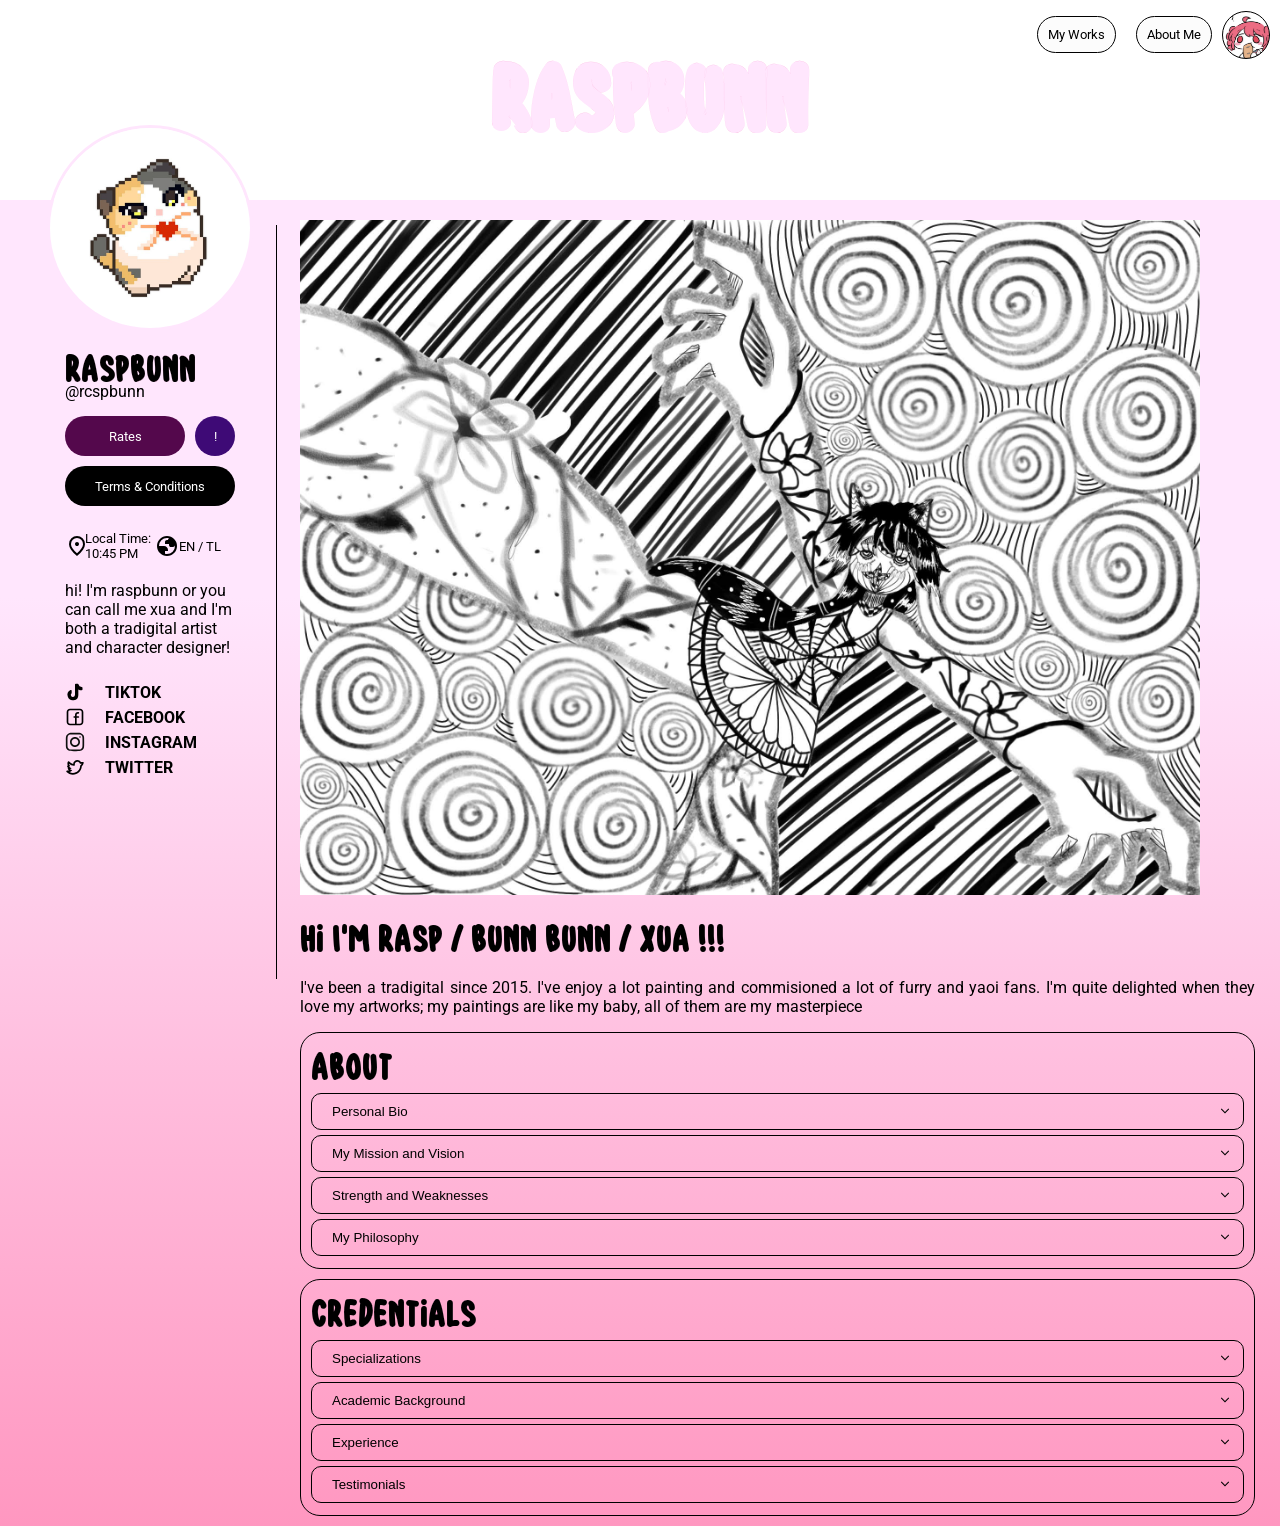
==== index.html @ 0a6a1443 "Files" ====
<!DOCTYPE html>
<html>
    
<head>
    <meta charset="UTF-8">
    <meta name="viewport" content="width=device-width, initial-scale=1.0">

    <!--Fonts-->
    <link rel="preconnect" href="https://fonts.googleapis.com">
    <link rel="preconnect" href="https://fonts.gstatic.com" crossorigin>
    <link href="https://fonts.googleapis.com/css2?family=Poppins:ital,wght@0,100;0,200;0,300;0,400;0,500;0,600;0,700;0,800;0,900;1,100;1,200;1,300;1,400;1,500;1,600;1,700;1,800;1,900&family=Roboto:ital,wght@0,100..900;1,100..900&display=swap" rel="stylesheet">

    <!--Links-->
    <link rel="stylesheet" href="Margaux_Website.css">
    <link rel="stylesheet" href="margauxjs-css.css">
    <script src="Margaux_Website.js" defer></script>
    <script src="Sidebar.js" defer></script>

    <title>Raspbunn</title>
</head>
<body>
   
     
   
    
   <!-- Navigation bar -->
    <nav class ="nav">
        <div class="header">
            <div class="navSection1"></div>
            <div class="navSection2">
                <button class="myWorksBtn" id="portfolioBtn">My Works</button>
                <button class="myWorksBtn" id="aboutBtn">About Me</button>
                    <!--Buttons Navigation-->
                    <div class="iconWrapper"><button onclick="popUp()" class="icons"></button></div>
                    
                </div>
        </div>
          
    
    </nav>
    
    <!--Main Content-->
    <div class="alerWrapper"> 
        <div class="alert">
          
        </div>
    </div>
    <main class="main">
      
        <section class="logoWrap">
            <article class="logoContainer">
                <!-- <img class="logo" src="image/cinnamoroll.jpg" > -->
                <h6 class="nameBrand sizeLogo">Raspbunn</h6>
                
            </article>
        </section>
         <section class=" mainWrap">
                  <video class="background" width="100%"  autoplay loop muted playsinline disablePictureInPicture>
             <source src="image/bg.mp4" type="video/mp4">
             </video>
           
        <article class="mainArticle">
             <!--Side Bar-->
    <aside class="sidebar">
        <div class="sidebarWrapper">
              <div class="verticalLine"></div>
                <div class="headTitleWrap">
                    
             <!-- 1st Section-->
                    <div class="profileDisplay">
                        <img class="profile" src="image/cat.jpg">
                    </div>
                    
            <!-- 2nd Section -->
                    <div class="secondWrap ">
                        <h class="nameBrand color ">Raspbunn</h>
                        <p class="fontReg textName">@rcspbunn</p>
                        <div class="buttonGrid">
                            <div><button class="longButton sizeBtn fontReg" id="ratesBtn">Rates</button></div>
                            <div class="displayFlex"><button class="shortButton fontReg ">!</button></div>
                        </div>
                        <button class="longButton fontReg workBtn" id="termsBtn">Terms & Conditions</button>
                        <div class="fontReg localTime" id="time"></div>
                        <p class="fontReg">
                            hi! I'm raspbunn or you can call me xua and I'm both a tradigital artist and character designer!
                        </p>
                    </div>
            <!--3rd Section-->
                    <div class="channelsWrap">
                        <a class= "blank" href="https://www.tiktok.com/@rcspbunn"><svg class="svgIcon" fill="#000000" width="20px" height="20px" viewBox="0 0 24 24" id="tiktok" data-name="Flat Color" xmlns="http://www.w3.org/2000/svg" class="icon flat-color"><path id="primary" d="M21,7V9a1,1,0,0,1-1,1,8,8,0,0,1-4-1.08V15.5A6.5,6.5,0,1,1,6.53,9.72a1,1,0,0,1,1.47.9v2.52a.92.92,0,0,1-.28.62,2.49,2.49,0,0,0,2,4.23A2.61,2.61,0,0,0,12,15.35V3a1,1,0,0,1,1-1h2.11a1,1,0,0,1,1,.83A4,4,0,0,0,20,6,1,1,0,0,1,21,7Z" style="fill: rgb(0, 0, 0);"></path></svg> TIKTOK</a>
                        <a class="facebook blank" href="https://www.facebook.com/mbdelapaz"><svg class="svgIcon"  width="20px" height="20px" viewBox="0 0 24 24" fill="none" xmlns="http://www.w3.org/2000/svg">
                            <path fill-rule="evenodd" clip-rule="evenodd" d="M2 6C2 3.79086 3.79086 2 6 2H18C20.2091 2 22 3.79086 22 6V18C22 20.2091 20.2091 22 18 22H6C3.79086 22 2 20.2091 2 18V6ZM6 4C4.89543 4 4 4.89543 4 6V18C4 19.1046 4.89543 20 6 20H12V13H11C10.4477 13 10 12.5523 10 12C10 11.4477 10.4477 11 11 11H12V9.5C12 7.567 13.567 6 15.5 6H16.1C16.6523 6 17.1 6.44772 17.1 7C17.1 7.55228 16.6523 8 16.1 8H15.5C14.6716 8 14 8.67157 14 9.5V11H16.1C16.6523 11 17.1 11.4477 17.1 12C17.1 12.5523 16.6523 13 16.1 13H14V20H18C19.1046 20 20 19.1046 20 18V6C20 4.89543 19.1046 4 18 4H6Z" fill="#000000"/>
                            </svg> FACEBOOK</a>
                        <a class="instagram blank" href="https://www.instagram.com/raspbunnn"><svg class="svgIcon"  width="20px" height="20px" viewBox="0 0 24 24" fill="none" xmlns="http://www.w3.org/2000/svg">
                            <path fill-rule="evenodd" clip-rule="evenodd" d="M12 18C15.3137 18 18 15.3137 18 12C18 8.68629 15.3137 6 12 6C8.68629 6 6 8.68629 6 12C6 15.3137 8.68629 18 12 18ZM12 16C14.2091 16 16 14.2091 16 12C16 9.79086 14.2091 8 12 8C9.79086 8 8 9.79086 8 12C8 14.2091 9.79086 16 12 16Z" fill="#0F0F0F"/>
                            <path d="M18 5C17.4477 5 17 5.44772 17 6C17 6.55228 17.4477 7 18 7C18.5523 7 19 6.55228 19 6C19 5.44772 18.5523 5 18 5Z" fill="#0F0F0F"/>
                            <path fill-rule="evenodd" clip-rule="evenodd" d="M1.65396 4.27606C1 5.55953 1 7.23969 1 10.6V13.4C1 16.7603 1 18.4405 1.65396 19.7239C2.2292 20.8529 3.14708 21.7708 4.27606 22.346C5.55953 23 7.23969 23 10.6 23H13.4C16.7603 23 18.4405 23 19.7239 22.346C20.8529 21.7708 21.7708 20.8529 22.346 19.7239C23 18.4405 23 16.7603 23 13.4V10.6C23 7.23969 23 5.55953 22.346 4.27606C21.7708 3.14708 20.8529 2.2292 19.7239 1.65396C18.4405 1 16.7603 1 13.4 1H10.6C7.23969 1 5.55953 1 4.27606 1.65396C3.14708 2.2292 2.2292 3.14708 1.65396 4.27606ZM13.4 3H10.6C8.88684 3 7.72225 3.00156 6.82208 3.0751C5.94524 3.14674 5.49684 3.27659 5.18404 3.43597C4.43139 3.81947 3.81947 4.43139 3.43597 5.18404C3.27659 5.49684 3.14674 5.94524 3.0751 6.82208C3.00156 7.72225 3 8.88684 3 10.6V13.4C3 15.1132 3.00156 16.2777 3.0751 17.1779C3.14674 18.0548 3.27659 18.5032 3.43597 18.816C3.81947 19.5686 4.43139 20.1805 5.18404 20.564C5.49684 20.7234 5.94524 20.8533 6.82208 20.9249C7.72225 20.9984 8.88684 21 10.6 21H13.4C15.1132 21 16.2777 20.9984 17.1779 20.9249C18.0548 20.8533 18.5032 20.7234 18.816 20.564C19.5686 20.1805 20.1805 19.5686 20.564 18.816C20.7234 18.5032 20.8533 18.0548 20.9249 17.1779C20.9984 16.2777 21 15.1132 21 13.4V10.6C21 8.88684 20.9984 7.72225 20.9249 6.82208C20.8533 5.94524 20.7234 5.49684 20.564 5.18404C20.1805 4.43139 19.5686 3.81947 18.816 3.43597C18.5032 3.27659 18.0548 3.14674 17.1779 3.0751C16.2777 3.00156 15.1132 3 13.4 3Z" fill="#0F0F0F"/>
                            </svg> INSTAGRAM</a>
                        <a class="twitter blank" href="https://x.com/rcspbunn"><svg class="svgIcon"  width="20px" height="20px" viewBox="0 0 24 24" fill="none" xmlns="http://www.w3.org/2000/svg">
                            <path fill-rule="evenodd" clip-rule="evenodd" d="M14.8486 5.65845C13.1442 5.65845 11.7626 7.0401 11.7626 8.74446C11.7626 8.95304 11.7831 9.15581 11.822 9.35119C11.8846 9.66589 11.7924 9.99153 11.5741 10.2267C11.3558 10.4619 11.0379 10.578 10.7194 10.5389C8.51116 10.268 6.50248 9.35556 4.88498 7.9954C4.91649 8.59732 5.12515 9.23671 5.57799 9.90654L6.25677 10.9106L5.14211 11.3863L4.92704 11.4781C5.0869 11.6609 5.2791 11.8487 5.49369 12.0332C5.73717 12.2425 5.97247 12.4165 6.14726 12.5381C6.23408 12.5985 6.30452 12.645 6.35171 12.6755C6.37527 12.6907 6.39294 12.7018 6.40383 12.7086L6.41495 12.7155L6.41519 12.7157L6.41551 12.7159L6.41578 12.7161L6.41619 12.7163L6.41647 12.7165L7.96448 13.655L6.34397 14.4653C6.26374 14.5054 6.18367 14.5412 6.10393 14.573C6.42924 14.8471 6.82517 15.0995 7.2464 15.2986L8.63623 15.9556L7.47226 16.9598C6.8369 17.508 6.19778 17.9166 5.36946 18.1326C6.59681 18.7875 8.00315 19.1596 9.49941 19.1596C14.3045 19.1596 18.1746 15.325 18.1746 10.6256V10.1059L18.5998 9.80721C19.2636 9.34107 19.7329 8.71068 20.0689 7.99004H18.5398H17.9084L17.637 7.41994C17.1401 6.37633 16.0772 5.65845 14.8486 5.65845ZM3.56882 12.9581C3.38031 13.174 3.29093 13.4642 3.33193 13.7553C3.44474 14.5563 3.92441 15.2462 4.45444 15.7728C4.59838 15.9158 4.75232 16.0531 4.91396 16.184C4.88926 16.1909 4.86437 16.1975 4.83925 16.2038C4.35789 16.3243 3.70926 16.3494 2.62755 16.2434C2.20934 16.2024 1.81014 16.4273 1.62841 16.8062C1.44668 17.185 1.5212 17.6371 1.81492 17.9376C3.75693 19.9245 6.48413 21.1596 9.49941 21.1596C15.212 21.1596 19.8978 16.7239 20.1628 11.126C21.4521 10.0429 22.0976 8.57673 22.4458 7.24263C22.5241 6.94292 22.459 6.62387 22.2696 6.37873C22.0803 6.13359 21.788 5.99004 21.4783 5.99004H19.1247C18.2201 4.58853 16.6437 3.65845 14.8486 3.65845C12.1796 3.65845 9.99072 5.71435 9.7793 8.32892C7.91032 7.84456 6.2705 6.78758 5.05863 5.35408C4.83759 5.09261 4.49814 4.9624 4.15894 5.00897C3.81974 5.05554 3.52794 5.27241 3.38555 5.58378C2.78087 6.90597 2.66434 8.43104 3.34116 9.98046L3.10746 10.0802C2.64466 10.2777 2.40073 10.7884 2.5379 11.2725C2.72276 11.925 3.14129 12.5011 3.56882 12.9581Z" fill="#000000"/>
                            </svg>TWITTER</a>

                    </div>
                </div>
       </div>
    </aside>

        </article>
        <article>
            <div class="contentWrap">
                <div class="contentContainer">
                    <img class="contentImg" src="image/titleCover.jpg">
                </div>
                <div class="textContent">
                    <h class="nameBrand color">Hi I'm Rasp / Bunn Bunn / Xua !!! </h>
                    <p>
                        I've been a tradigital since 2015. I've enjoy a lot painting and commisioned
                        a lot of furry and yaoi fans. I'm quite delighted when they love my artworks;
                        my paintings are like my baby, all of them are my masterpiece

                    </p>
                    <div class = "blockWrap">
                        <h class="nameBrand color">About</h>
                        <div class="seperation">
                               
                        <button class="longButton2" id="bio" >
                            <p class="buttonDisplay">Personal Bio</p>
                            <svg class="svgDisplay" xmlns="http://www.w3.org/2000/svg" height="24px" viewBox="0 -960 960 960" width="24px" fill="black"><path d="m321-80-71-71 329-329-329-329 71-71 400 400L321-80Z"/></svg>
                        
                        </button>
                        </div>
                        <!--Add-->
                        <div class="addBio">
                            
                        </div>

                    <div>
                        <button class="longButton2" id="missionBtn">
                            <p class="buttonDisplay ">My Mission and Vision</p>
                            <svg class="svgDisplay" xmlns="http://www.w3.org/2000/svg" height="24px" viewBox="0 -960 960 960" width="24px" fill="black"><path d="m321-80-71-71 329-329-329-329 71-71 400 400L321-80Z"/></svg>
                        </button>
                    </div>
                    <div >
                        <!--Add-->
                        <div class="addMission">
                            
                        </div>
                    </div>
                    <div>
                        <button class="longButton2" id="strengthBtn">
                            <p class="buttonDisplay">Strength and Weaknesses</p>
                            <svg class="svgDisplay" xmlns="http://www.w3.org/2000/svg" height="24px" viewBox="0 -960 960 960" width="24px" fill="black"><path d="m321-80-71-71 329-329-329-329 71-71 400 400L321-80Z"/></svg>
                        </button>
                    </div>
                    <div>
                        <!--Add-->
                        <div class="addStrength">
                            
                        </div>
                    </div>
                    <div>
                        <button class="longButton2" id="philosophyBtn">
                            <p class="buttonDisplay">My Philosophy</p>
                            <svg class="svgDisplay" xmlns="http://www.w3.org/2000/svg" height="24px" viewBox="0 -960 960 960" width="24px" fill="black"><path d="m321-80-71-71 329-329-329-329 71-71 400 400L321-80Z"/></svg>
                        </button>
                    </div>
                    <div>
                         <!--Add-->
                        <div class="addPhilosophy">
                        
                        </div>
                    </div>
                       

                    </div>
                    <div class="blockWrap">
                        <h class="nameBrand color">Credentials</h>
                        <div>
                        <button class="longButton2" id="specializationsBtn">
                            <p class="buttonDisplay">Specializations</p>
                            <svg class="svgDisplay" xmlns="http://www.w3.org/2000/svg" height="24px" viewBox="0 -960 960 960" width="24px" fill="black"><path d="m321-80-71-71 329-329-329-329 71-71 400 400L321-80Z"/></svg>
                        </button>
                        </div>
                        <div class="addSpecializations">
                            <!--Add-->
                            
                        </div>

                        <div>
                        <button class="longButton2" id="academicBtn">
                            <p class="buttonDisplay">Academic Background</p>
                            <svg class="svgDisplay" xmlns="http://www.w3.org/2000/svg" height="24px" viewBox="0 -960 960 960" width="24px" fill="black"><path d="m321-80-71-71 329-329-329-329 71-71 400 400L321-80Z"/></svg>
                        </button>
                        </div>
                        <div class="addAcademic">
                            <!--Add-->
                        
                        </div>

                        <div>
                        <button class="longButton2" id="experienceBtn">
                            <p class="buttonDisplay">Experience</p>
                            <svg class="svgDisplay" xmlns="http://www.w3.org/2000/svg" height="24px" viewBox="0 -960 960 960" width="24px" fill="black"><path d="m321-80-71-71 329-329-329-329 71-71 400 400L321-80Z"/></svg>
                        </button>
                        </div>

                        <div class="addExperience">
                            <!--Add-->
                            
                        </div>

                        <div>
                        <button class="longButton2" id="testimonialsBtn" >
                            <p class="buttonDisplay">Testimonials</p>
                            <svg class="svgDisplay" xmlns="http://www.w3.org/2000/svg" height="24px" viewBox="0 -960 960 960" width="24px" fill="black"><path d="m321-80-71-71 329-329-329-329 71-71 400 400L321-80Z"/></svg>
                        </button>
                        </div>
                        <div class ="addTestimonials">
                            <!--Add-->
                           
                        </div>
                    </div>
        

                </div>
            </div>
        </article>
        </section>
    </main>

   
    <!--Footer-->
    <footer>

    </footer>

</body>
</html>
---- Margaux_Website.css ----
:root{
   
    /*Nav Buttons*/
    --myWorks-border-color:solid 1px rgb(0, 0, 0);
    --myWorks-button: rgb(252, 252, 252);

    --myWorks-button-hover-bg: rgb(249, 181, 219);
    --myWorks-button-hover-textcolor:black;
    --myWorks-button-active-bg:rgb(146, 73, 138);
    --myWorks-button-active-textcolor: white;

    --header-button-1: url("image/teto.jpg");
    --header-button-1-hover:url("image/cat.jpg");
    --header-button-1-active:url(image/likeCat.jpg);
    --header-button-2: url("image/teto.jpg");
    /*
    --header-button-2-hover:;
    --header-button-2-active:;*/

    /*Sidebar*/

    --rates-hover: rgb(249, 181, 219);
    --rates-hover-color: white;

    --rates-active: white; 
    --rates-active-color: black;

    --terms-hover:rgb(249, 181, 219);
    --terms-hover-color:white;

    --terms-active:white;
    --terms-active-color:black;
    
    
    --svg-button-hover: rgb(146, 73, 138);
    --svg-button-active: white;


    /*Main Section*/
    --logo-border:  solid 1px rgb(146, 73, 138);
    --name-brand-font:Logo;
    --name-brand-font-border: 0.1px rgb(249, 181, 219) ;
    --name-brand-color:rgb(255, 230, 253);
}
@font-face {
    font-family: Logo;
    src: url("fonts/Cute\ Rabbit.ttf");
}

@font-face {
    font-family: Head;
    src: url("fonts/MilkyNice-Clean.ttf");
}
@font-face {
    font-family: Roboto;
    src: url("fonts/Roboto-VariableFont_wdth\,wght.ttf");
}
html{
    min-width: 100%;
    margin: 0px;
    padding: 0px;
}
body{
    min-width: 100vh;
    margin: 0px;
    padding: 0px;
    
}
/*Background*/
.background{
    object-fit: cover;
    top:0;
    left: 0;
    height: 100vh;
    width: 100vw;
    position: fixed;
    z-index: -1;
    
}


/*Navigation Bar*/
.header{
    display: flex;
    justify-content: flex-end;
    position: fixed;
    top: 0;
    right: 0;
    
    padding: 0.4rem 0rem 0.4rem 0rem;
    z-index: 200;
    margin: 0;
}

.navSection2{
    display: flex;

    width: auto;
}


.icons{
    
    display: flex;
    justify-content: center;
    align-items: center;
    background-size:cover;
    height: 3rem;
    width: 3rem;
    border: Solid 1px ;
    border-radius: 50%;
    cursor: pointer;
    background-image:var(--header-button-1) ;
    margin: 0px 10px 0px 0px;
}

.icons:hover{
   
   background-image: var(--header-button-1-hover);

}
.icons:active{
    background-image: var(--header-button-1-active);
  
}

.iconWrapper{
    display: flex;
    justify-content: center;
    align-items: center;
}
.icons{
    
    display: flex;
    justify-content: center;
    align-items: center;
    background-size:cover;
    height: 3rem;
    width: 3rem;
    border: Solid 1px ;
    border-radius: 50%;
    cursor: pointer;
    background-image:var(--header-button-1) ;
    margin: 0px 10px 0px 0px;
}

.myWorksBtn{
    font-family: Roboto; 
    margin: 0px;
    border-radius: 100px;
    padding: 10px;
    border: var(--myWorks-border-color);
    background-color: var(--myWorks-button);
    margin: 10px;

    cursor: pointer;
}

.myWorksBtn:hover{
    background-color: var(--myWorks-button-hover-bg);
    color: var(--myWorks-button-hover-textcolor);
}

.myWorksBtn:active{
    background-color: var(--myWorks-button-active-bg);
    color: var(--myWorks-button-active-textcolor);
}

/*Main Section*/

.logoWrap{
    display: flex;
    justify-content: center;
    align-items: center;
    
}
.logoContainer{
    display: flex;
    justify-content: center;
    align-items: center;
    padding: 10px;
    margin: 10px;
}

.logo{
    margin: 0;
    padding: 0;
    display: inline;
    align-items: center;
    height: 50px;
    width: 50px;
    border:var(--logo-border);
    border-radius: 50%;
    
}

.nameBrand{
    display: inline;
    align-items: center;
    padding: 0rem 0rem 0rem 1rem;
    font-family: var(--name-brand-font);
    font-size: 40px;
    -webkit-text-stroke:var(--name-brand-font-border);
    color:var(--name-brand-color) ;
}
.sizeLogo{
    font-size: 100px;
}

.raspberry{
    rotate: 20deg;
    padding: -5px;
    height: 50px;
}
/*Divider*/
.main{
    display: grid;
    grid-template-rows: 200px 1fr;
    min-height: 100vh;
    padding: 0px;
    height:   auto;
    margin: 0px 0px -20px 0px;

   
}
.mainWrap{
   display: grid;
   grid-template-columns: 300px 1fr;
   background-image: linear-gradient(to bottom, var(--name-brand-color) 30%,rgb(255, 151, 192));
   position: relative;
    height: auto;
   
}

/*Left side*/


.headTitleWrap{
    display: grid;
    justify-content: center;
    grid-template-rows: 150px 1fr 1fr;
    z-index: 2;
    height: auto;
    position: relative;
    transition: all 1000ms ease-in-out;
   
    
   
}

.verticalLine{
    display: flex;
    justify-content: end;
    margin: 25px 0px 50px 274.5px;
    position: absolute;
    top: 0;
    bottom: 0;
    border-right: solid 1px black;
    background-color: rgb(146, 73, 138, 0);
 
    width: 1px;
    box-shadow: 100;
    
}

.profileDisplay{
    display: flex;
    justify-content: center;
    
}

.profile{
    display: flex;
    justify-content: center;
    margin: -50px;
    border-radius: 50%;
    height: 200px;
    width: 200px;
    border:solid 3px var(--name-brand-color);
    transition: all 1000ms ease-in-out;
}

/*Second Section*/
.secondWrap{
    display: inline-block;
    max-width: 170px;
    padding: 20px 0px 0px 0px;
    justify-content: center;
    
}

.textJustify{
    justify-content: center;
}

.color{
    padding: 0px 0px 0px 0px;
    color: black;
   
}
.fontReg{
    font-family: Roboto;
    margin: 20px 0px 20px 0px;
}

.textName{
    padding: 0px;
    margin: -10px 0px 10px 0px;
}

.buttonGrid{
    display: grid;
    grid-template-columns: 100px 1fr;
}
.displayFlex{
    display: flex;
    justify-content: end;
    padding: 0px;
    margin: 0px;
}

.longButton{
    border-radius: 400px;
    border: none;
    padding: 5px 10px 5px 10px;
    margin: 5px 0px 5px 0px;
    background-color: #54084C;
    color: white;
    cursor: pointer;
    z-index: 40;
}

.shortButton{
    border-radius: 50%;
    border: none;
    height: 40px;
    width: 40px;

    margin: 5px 0px 5px 0px;
    background-color: #3E0A76;
    color: white;
    cursor: pointer;
}

.sizeBtn{
    width: 120px;
    height: 40px;
}

.workBtn{
    display: flex;
    justify-content: center;
    align-items: center;
    width: 100%;
    height: 40px;
    background-color: #000000;

}
.borderR{
     border-right: solid 1.5px black;
}

#ratesBtn:hover{
    background-color: var(--rates-hover);
    color: var(--rates-hover-color);
}
#ratesBtn:active{
    background-color: var(--rates-active);
    color:var(--rates-active-color);
}

#termsBtn:hover{
    background-color: var(--terms-hover);
    color: var(--terms-hover-color);
}
#termsBtn:active{
    background-color: var(--terms-active);
    color:var(--terms-active-color);
}


/*3rd Section*/

.channelsWrap{
    display: flex;
    flex-direction: column;
}

.blank{
    padding: 5px 0px 0px 0px;
    font-family: roboto;
    font-weight: bold;
    color: black;
    text-decoration: none;
    display: flex;
    align-items: center;
}

.blank:hover {
    color: var(--svg-button-hover) !important;
}

.blank:hover path,
.blank:hover path {
    fill: var(--svg-button-hover) !important;
}

.blank:active {
    color: var(--svg-button-active) !important;
}

.blank:active path,
.blank:active path {
    fill: var(--svg-button-active) !important;
}

.svgIcon{
    padding: 0px 20px 0px 0px;
}


/*Content Article */
.contentWrap{
    display: flex;
    flex-direction: column;
    height: auto;
    
}

.contentContainer{
    display:flex;
    justify-content: start;
    align-items: center;
    padding: 20px 0px 20px 0px;
    max-width: auto;
    max-height: auto;

}

.contentImg{
    margin:0px 20px 0px 0px;
    min-width: 300px;
    max-width: 900px;
    object-fit: contain;
    width: 100%;
    height: auto ;


}

.textContent{
   font-family: Roboto;
   text-align: justify;
   margin: 0px 25px 0px 0px;

}

.blockWrap{
    display: grid;
    grid-template-columns: 1fr;
    border: solid 1px black;
    border-radius: 20px;
    padding: 10px 10px 10px 10px;
    margin: 10px 0px 10px 0px;
}

.longButton2{
    display: grid;
    grid-template-columns: 1fr 10px;
    width: 100%;
    padding: 10px 20px 10px 20px;
    margin: 2.5px 0px 2.5px 0px;
    background-color: transparent;
    border-radius: 10px;
    border: solid 1px black;
    font-family: 16px;
    cursor: pointer;
}
.longButton2:hover{
    background-color: rgb(167, 53, 153);
    color:white;
    transition: 1s ;

}

.longButton2:active{
    background-color: rgb(255, 120, 183);
    transition: 0s;
}
.buttonDisplay{
    display: flex;
    align-items: center;
    margin: 0;
    padding: 0;
}
.svgDisplay{
    display: flex;
    align-items: center;
    justify-content: center;
    rotate: 90deg;
    height: 10px;
    padding: 0px;
    margin: 2.5px 0px 0px 0px;
}

.formatText{
    font-family: Roboto;
    text-align: justify;
    font-size: 16px;
}
.sizeText{
    font-size: 30px;
}
---- margauxjs-css.css ----
:root{
    --globe-color: black;
    --globe-height: 15px;

    --location-color: black;
    --location-height: 15px;
}

.alertW{
    display: flex;
    top:50%;
    left: 50%;
    transform: translate(-50%, -50%);
    position: fixed;
    height: 100%;
    width: 100%;
    background-color: rgba(255, 144, 144, 0.5);
    z-index: 50;
   
}
.alertFront{
    border-radius: 20px;
    position: fixed;
    top: 50%;
    left: 50%;
    transform: translate(-50%, -50%);
    background-color: rgb(250, 250, 250);
    width: calc(100% - 20rem);
    height: calc(100% - 10rem);
    z-index: 51;
     transition: all 0.1s ease-in-out;
}
.margin {
    margin: 10px;
}

.addBio, .addMission, .addStrength, .addPhilosophy, .addSpecializations, .addAcademic, .addExperience, .addTestimonials{
    margin: -15px 0px 0px 0px;
    padding: 0px 10px; 
   
    max-height: 0;
    opacity: 0;
    overflow: hidden;
    

    transition: max-height 0.4s ease-out, opacity 0.3s ease-out, padding 0.4s ease-out, border-color 0.4s;
}

.addInfo{
    margin: -15px 0px 10px 0px;
    padding: 20px 10px 10px 10px;
    border-bottom: solid 1px black;
    border-left: solid 1px black;
    border-right: solid 1px black;
    border-radius: 0px 0px 10px 10px;
    
    opacity: 1;

    max-height: none;
    
}

.openBtn{
    border-radius: 10px 10px 0px 0px;
    background-color: rgb(167, 53, 153);
    color: white;
}
.openBtn:hover{
    background-color: rgb(255, 120, 183);
    transition: 0.5s;
}

.openBtn:active{
    background-color: white;
    color: black;
    transition: 0.1s;
}

/* Mission*/

.addMission{
    display: grid;
    grid-template-columns: 1fr 1fr;
    position: relative;
    overflow: hidden;
    max-height: 100%;
    opacity: 1;


   
}

.mission{
    border-right: solid 1px black;
    padding-right: 20px;
    margin: 10px;
}

.vision{
    margin: 10px;
}

.testimonials{
    display: flex;
    justify-content: center;
}

.subtext{
    margin: -20px;
}

.feedback{
    background-color: rgb(46, 44, 44);
    border-radius: 20px 20px 0px 0px;
    margin: 30px 0px 0px 0px;
    padding: 10px;
    border: solid 1px black;
    display: flex;

    align-items: center;
}
.feedbackBorder{
    display: inline-block;
    justify-content: start;
    background-color: rgb(255, 255, 255);
    width: 100%;
     border-radius: 20px 20px 0px 0px;
     margin : -10px -10px -10px 0px;
     padding: 0px 20px 0px 20px;
     border-left: solid 1px black;
     text-align: justify;
}

/*sidebar*/

.sidebar {
    position: sticky;   
    top: calc(100vh - 90%); 
   
    align-self: center; 
    height: auto;
}

.localTime{ 
    display: grid;
    grid-template-columns: 1fr 1fr;
    font-family: Roboto;
    font-size: 12.5px;
    padding: 20px 0px 0px 0px;
    margin: 0px 0px 0px 0px;
}

.localTextWrap{
    display: grid;
    grid-template-columns: 20px 1fr;
    align-items: center;
}
.localText{
    width: 70px;
}
.localFormat{
display: flex;
align-items: center;
width: 100px;
}
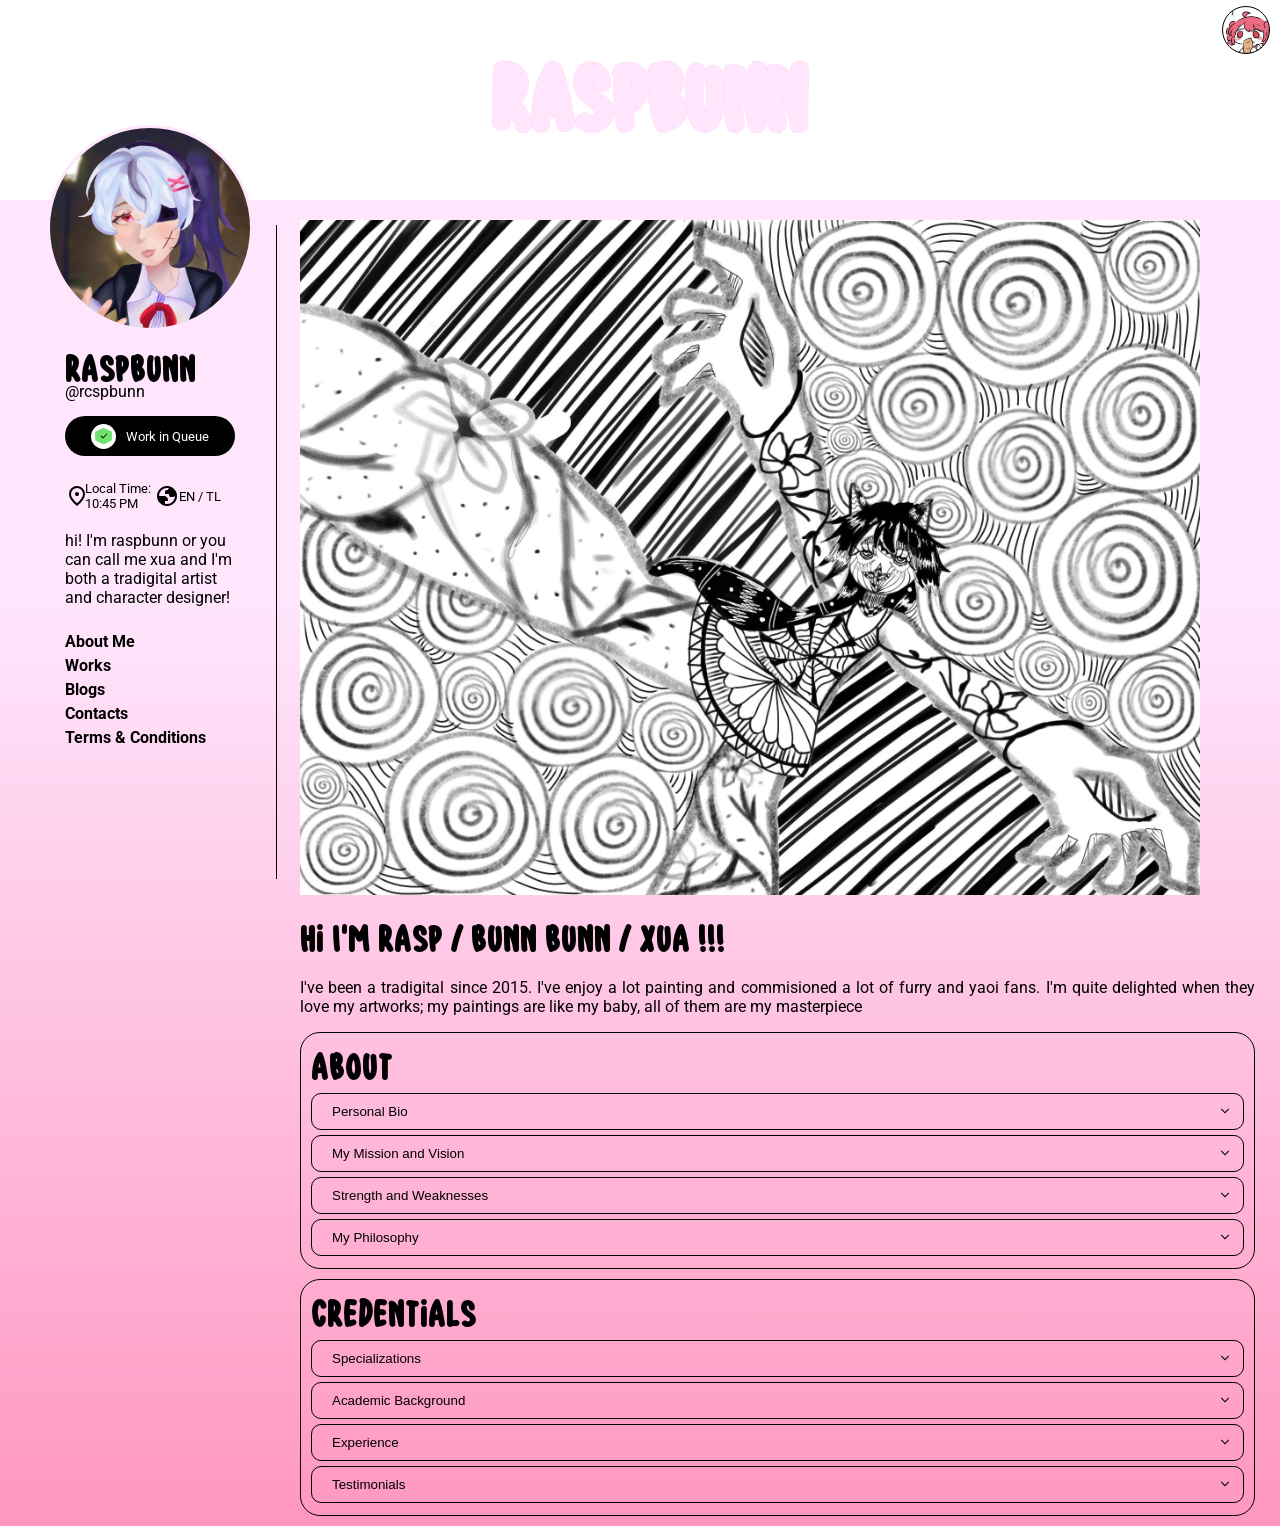
==== commit 48ff75c7: "file" ====
--- a/index.html
+++ b/index.html
@@ -13,6 +13,8 @@
     <!--Links-->
     <link rel="stylesheet" href="Margaux_Website.css">
     <link rel="stylesheet" href="margauxjs-css.css">
+    <link rel="stylesheet" href="sidebar.css"> 
+
     <script src="Margaux_Website.js" defer></script>
     <script src="Sidebar.js" defer></script>
 
@@ -28,8 +30,7 @@
         <div class="header">
             <div class="navSection1"></div>
             <div class="navSection2">
-                <button class="myWorksBtn" id="portfolioBtn">My Works</button>
-                <button class="myWorksBtn" id="aboutBtn">About Me</button>
+                  
                     <!--Buttons Navigation-->
                     <div class="iconWrapper"><button onclick="popUp()" class="icons"></button></div>
                     
@@ -42,7 +43,122 @@
     <!--Main Content-->
     <div class="alerWrapper"> 
         <div class="alert">
-          
+            <!--<div class="alertW">
+                <div class="alertFront">
+                    <div class="alertGrid">
+                        <div class="alertSection1"> 
+                            <button class="alertClose">
+                                <svg xmlns="http://www.w3.org/2000/svg" viewBox="0 0 24 24" height="24px" width="24px" fill="#e3e3e3"><path d="M6.4,19L5,17.6L10.6,12L5,6.4L6.4,5L12,10.6L17.6,5L19,6.4L13.4,12L19,17.6L17.6,19L12,13.4L6.4,19Z"/></svg>
+                            </button>
+                        </div>
+                        <div class="alertSection2">
+                            <div class="alertSection2Wrap">
+                                <div class="alertProfileWrap">
+                                    <div class="alertProfile"></div>
+                                </div>
+                                <div class="raspTextWrap">
+                                    <h class="nameBrand color rasp">Raspbunn</h>
+                                    <p class="atRasp">@rcspbunn</p>
+                                </div>
+                                
+                            </div>
+                            <div class="workWrap">
+                                    <h1>Work Queue</h1>
+                                    <p><svg xmlns="http://www.w3.org/2000/svg" viewBox="0 0 24 24" height="24px" width="24px" fill="#e3e3e3"><path d="M4,20V18H6.75l-0.4-0.35q-1.3-1.15-1.83-2.62T4,12.05Q4,9.27 5.66,7.11T10,4.25v2.1Q8.2,7 7.1,8.56T6,12.05q0,1.13 0.43,2.19T7.75,16.2L8,16.45V14h2v6H4Zm10-0.25v-2.1q1.8-0.65 2.9-2.21T18,11.95q0-1.13-0.43-2.19T16.25,7.8L16,7.55V10H14V4h6V6H17.25l0.4,0.35q1.22,1.23 1.79,2.66T20,11.95q0,2.78-1.66,4.94T14,19.75Z"/></svg>Synced to Raspbunn</p>
+                                    <div class="boxTextWrap">
+                                       Thank you for considering me for your commission! Please note that I may not work in the exact order that the queue is sorted in.
+                                    </div>
+                            </div>
+                            <div class="queueWrap">
+                                <div class="category">
+                                    <p>All</p>
+                                    <p>By Service</p>
+                                </div>
+                                <div class="categoryBoxWrap">
+                                    <div class="categoryBox">
+                                        <div class="box newBox">New</div>
+                                        <div class="outerBoxItem newColor">
+                                            <div class="boxItem itemN">Nothing in Here yet</div>
+                                        </div>
+                                    </div>
+                                    <div class="categoryBox">
+                                        <div class="box waitBox">Waitlist</div>
+                                        <div class="outerBoxItem waitColor">
+                                            <div class="boxItem itemW">Nothing in Here yet</div>
+                                        </div>
+                                    </div>
+                                    <div class="categoryBox">
+                                        <div class=" box queueBox">In Queue</div>
+                                        <div class="outerBoxItem queueColor">
+                                            <div class="boxItem itemQ">Nothing in Here yet</div>
+                                        </div>
+                                    </div>
+                                    <div class="categoryBox">
+                                        <div class="box wipBox">WIP</div>
+                                        <div class="outerBoxItem wipColor">
+                                            <div class="boxItem itemWI">Nothing in Here yet</div>
+                                        </div>
+                                    </div>
+
+                                </div>
+                            </div>
+                        </div>
+                    </div>
+                </div>
+            </div>-->
+            <!--<div class="alertW">
+                <div class="alertFront">
+                    <div class="alertGrid">
+                        <div class="alertSection1"> 
+                            <button class="alertClose">
+                                <svg xmlns="http://www.w3.org/2000/svg" viewBox="0 0 24 24" height="24px" width="24px" fill="#e3e3e3"><path d="M6.4,19L5,17.6L10.6,12L5,6.4L6.4,5L12,10.6L17.6,5L19,6.4L13.4,12L19,17.6L17.6,19L12,13.4L6.4,19Z"/></svg>
+                            </button>
+                        </div>
+                        <div class="alertSection2">
+                            <div class="alertSection2Container">
+                                    <div class="raspWrap">
+                                    <div class="alertSection2Wrap">
+                               
+                                        <div class="alertProfileWrap">
+                                            <div class="alertProfile"></div>
+                                        </div>
+                                        <div class="raspTextWrap">
+                                            <h class="nameBrand color rasp">Raspbunn</h>
+                                            <p class="atRasp">@rcspbunn</p>
+                                        </div>
+                                        
+                                            
+                                    
+                                    </div>
+                                        <h1 class="messageTextFront">Message Me now for commission</h1>
+                                        <p class="messageTextSubtext">Thank you for the commission. Your continued support is greatly appreciated<p>
+                                        <div class="messageImgWrapper"><div class="messageImg"></div></div>
+                                    </div>
+                                   <div class="workWrap emailContainer">
+                                        <div class="emailSectionWrap">
+
+                                            <div class="emailInsideContainer">
+                                                <h2>Username :</h2>
+                                                <input type="text" placeholder="Enter Your Name oh seeker" class="username">
+                                                <h2>Email :</h2>
+                                                <input type="text" placeholder="Enter your Email great one! (Example: @gmail.com)" class="email">
+                                                <h2>Subject :</h2>
+                                                <input type="text" placeholder="What is your agenda oh great one?" class="subject">
+                                                <h2>Message to me :</h2>
+                                                <input type="text" placeholder="Enter your request adventurer!" class="message">
+                                                <div class="submitDisplay">
+                                                    <button type="submit" class="submitDesign">Submit!</button>
+                                                </div>
+                                            </div>
+                                        </div>
+                                    </div>
+                                </div>
+                        </div>
+                    </div>
+                </div>
+            </div>-->
+
+
         </div>
     </div>
     <main class="main">
@@ -67,8 +183,8 @@
                 <div class="headTitleWrap">
                     
              <!-- 1st Section-->
-                    <div class="profileDisplay">
-                        <img class="profile" src="image/cat.jpg">
+                    <div class="profileDisplay ">
+                        <div class="profile"></div>
                     </div>
                     
             <!-- 2nd Section -->
@@ -76,10 +192,16 @@
                         <h class="nameBrand color ">Raspbunn</h>
                         <p class="fontReg textName">@rcspbunn</p>
                         <div class="buttonGrid">
-                            <div><button class="longButton sizeBtn fontReg" id="ratesBtn">Rates</button></div>
-                            <div class="displayFlex"><button class="shortButton fontReg ">!</button></div>
-                        </div>
-                        <button class="longButton fontReg workBtn" id="termsBtn">Terms & Conditions</button>
+                           <!-- <div><button class="longButton sizeBtn fontReg" id="ratesBtn">Rates</button></div> -->
+                           <!-- <div class="displayFlex"><button class="shortButton fontReg ">!</button></div> -->
+                        </div>
+                        <!-- <button class="longButton fontReg workBtn" id="termsBtn">Terms & Conditions</button> -->
+                         <div><button class="longButton fontReg workBtn" id="workQueueBtn">
+                            <div class="workSymbolWrapper">
+                                <div class="workSymbol">
+                                    <div class="check"><svg xmlns="http://www.w3.org/2000/svg" viewBox="0 0 24 24" height="24px" width="24px" fill="black"><path d="M9.55,18l-5.7-5.7l1.43-1.42l4.28,4.28l9.18-9.18L20.15,7.4L9.55,18Z"/></svg></div>
+                                </div>
+                            </div>Work in Queue</button></div>
                         <div class="fontReg localTime" id="time"></div>
                         <p class="fontReg">
                             hi! I'm raspbunn or you can call me xua and I'm both a tradigital artist and character designer!
@@ -87,7 +209,7 @@
                     </div>
             <!--3rd Section-->
                     <div class="channelsWrap">
-                        <a class= "blank" href="https://www.tiktok.com/@rcspbunn"><svg class="svgIcon" fill="#000000" width="20px" height="20px" viewBox="0 0 24 24" id="tiktok" data-name="Flat Color" xmlns="http://www.w3.org/2000/svg" class="icon flat-color"><path id="primary" d="M21,7V9a1,1,0,0,1-1,1,8,8,0,0,1-4-1.08V15.5A6.5,6.5,0,1,1,6.53,9.72a1,1,0,0,1,1.47.9v2.52a.92.92,0,0,1-.28.62,2.49,2.49,0,0,0,2,4.23A2.61,2.61,0,0,0,12,15.35V3a1,1,0,0,1,1-1h2.11a1,1,0,0,1,1,.83A4,4,0,0,0,20,6,1,1,0,0,1,21,7Z" style="fill: rgb(0, 0, 0);"></path></svg> TIKTOK</a>
+                    <!--    <a class= "blank" href="https://www.tiktok.com/@rcspbunn"><svg class="svgIcon" fill="#000000" width="20px" height="20px" viewBox="0 0 24 24" id="tiktok" data-name="Flat Color" xmlns="http://www.w3.org/2000/svg" class="icon flat-color"><path id="primary" d="M21,7V9a1,1,0,0,1-1,1,8,8,0,0,1-4-1.08V15.5A6.5,6.5,0,1,1,6.53,9.72a1,1,0,0,1,1.47.9v2.52a.92.92,0,0,1-.28.62,2.49,2.49,0,0,0,2,4.23A2.61,2.61,0,0,0,12,15.35V3a1,1,0,0,1,1-1h2.11a1,1,0,0,1,1,.83A4,4,0,0,0,20,6,1,1,0,0,1,21,7Z" style="fill: rgb(0, 0, 0);"></path></svg> TIKTOK</a>
                         <a class="facebook blank" href="https://www.facebook.com/mbdelapaz"><svg class="svgIcon"  width="20px" height="20px" viewBox="0 0 24 24" fill="none" xmlns="http://www.w3.org/2000/svg">
                             <path fill-rule="evenodd" clip-rule="evenodd" d="M2 6C2 3.79086 3.79086 2 6 2H18C20.2091 2 22 3.79086 22 6V18C22 20.2091 20.2091 22 18 22H6C3.79086 22 2 20.2091 2 18V6ZM6 4C4.89543 4 4 4.89543 4 6V18C4 19.1046 4.89543 20 6 20H12V13H11C10.4477 13 10 12.5523 10 12C10 11.4477 10.4477 11 11 11H12V9.5C12 7.567 13.567 6 15.5 6H16.1C16.6523 6 17.1 6.44772 17.1 7C17.1 7.55228 16.6523 8 16.1 8H15.5C14.6716 8 14 8.67157 14 9.5V11H16.1C16.6523 11 17.1 11.4477 17.1 12C17.1 12.5523 16.6523 13 16.1 13H14V20H18C19.1046 20 20 19.1046 20 18V6C20 4.89543 19.1046 4 18 4H6Z" fill="#000000"/>
                             </svg> FACEBOOK</a>
@@ -99,9 +221,26 @@
                         <a class="twitter blank" href="https://x.com/rcspbunn"><svg class="svgIcon"  width="20px" height="20px" viewBox="0 0 24 24" fill="none" xmlns="http://www.w3.org/2000/svg">
                             <path fill-rule="evenodd" clip-rule="evenodd" d="M14.8486 5.65845C13.1442 5.65845 11.7626 7.0401 11.7626 8.74446C11.7626 8.95304 11.7831 9.15581 11.822 9.35119C11.8846 9.66589 11.7924 9.99153 11.5741 10.2267C11.3558 10.4619 11.0379 10.578 10.7194 10.5389C8.51116 10.268 6.50248 9.35556 4.88498 7.9954C4.91649 8.59732 5.12515 9.23671 5.57799 9.90654L6.25677 10.9106L5.14211 11.3863L4.92704 11.4781C5.0869 11.6609 5.2791 11.8487 5.49369 12.0332C5.73717 12.2425 5.97247 12.4165 6.14726 12.5381C6.23408 12.5985 6.30452 12.645 6.35171 12.6755C6.37527 12.6907 6.39294 12.7018 6.40383 12.7086L6.41495 12.7155L6.41519 12.7157L6.41551 12.7159L6.41578 12.7161L6.41619 12.7163L6.41647 12.7165L7.96448 13.655L6.34397 14.4653C6.26374 14.5054 6.18367 14.5412 6.10393 14.573C6.42924 14.8471 6.82517 15.0995 7.2464 15.2986L8.63623 15.9556L7.47226 16.9598C6.8369 17.508 6.19778 17.9166 5.36946 18.1326C6.59681 18.7875 8.00315 19.1596 9.49941 19.1596C14.3045 19.1596 18.1746 15.325 18.1746 10.6256V10.1059L18.5998 9.80721C19.2636 9.34107 19.7329 8.71068 20.0689 7.99004H18.5398H17.9084L17.637 7.41994C17.1401 6.37633 16.0772 5.65845 14.8486 5.65845ZM3.56882 12.9581C3.38031 13.174 3.29093 13.4642 3.33193 13.7553C3.44474 14.5563 3.92441 15.2462 4.45444 15.7728C4.59838 15.9158 4.75232 16.0531 4.91396 16.184C4.88926 16.1909 4.86437 16.1975 4.83925 16.2038C4.35789 16.3243 3.70926 16.3494 2.62755 16.2434C2.20934 16.2024 1.81014 16.4273 1.62841 16.8062C1.44668 17.185 1.5212 17.6371 1.81492 17.9376C3.75693 19.9245 6.48413 21.1596 9.49941 21.1596C15.212 21.1596 19.8978 16.7239 20.1628 11.126C21.4521 10.0429 22.0976 8.57673 22.4458 7.24263C22.5241 6.94292 22.459 6.62387 22.2696 6.37873C22.0803 6.13359 21.788 5.99004 21.4783 5.99004H19.1247C18.2201 4.58853 16.6437 3.65845 14.8486 3.65845C12.1796 3.65845 9.99072 5.71435 9.7793 8.32892C7.91032 7.84456 6.2705 6.78758 5.05863 5.35408C4.83759 5.09261 4.49814 4.9624 4.15894 5.00897C3.81974 5.05554 3.52794 5.27241 3.38555 5.58378C2.78087 6.90597 2.66434 8.43104 3.34116 9.98046L3.10746 10.0802C2.64466 10.2777 2.40073 10.7884 2.5379 11.2725C2.72276 11.925 3.14129 12.5011 3.56882 12.9581Z" fill="#000000"/>
                             </svg>TWITTER</a>
-
-                    </div>
-                </div>
+                        -->
+                        <a class="linkStyle blank" id="aboutBtn">
+                            About Me
+                        </a>
+                        <a class="linkStyle blank" id="portfolioBtn">
+                            Works
+                        </a>
+                        <a class="linkStyle blank" id="blogsBtn">
+                            Blogs
+                        </a>
+    
+                        <a  class="linkStyle blank" id="contactsBtn">
+                            Contacts
+                        </a>
+                        <a  class="linkStyle blank" id="termsBtn">
+                            Terms & Conditions
+                        </a>
+                
+                    </div>
+                </div> 
        </div>
     </aside>
 
@@ -119,6 +258,7 @@
                         my paintings are like my baby, all of them are my masterpiece
 
                     </p>
+                  
                     <div class = "blockWrap">
                         <h class="nameBrand color">About</h>
                         <div class="seperation">
@@ -150,6 +290,7 @@
                         <button class="longButton2" id="strengthBtn">
                             <p class="buttonDisplay">Strength and Weaknesses</p>
                             <svg class="svgDisplay" xmlns="http://www.w3.org/2000/svg" height="24px" viewBox="0 -960 960 960" width="24px" fill="black"><path d="m321-80-71-71 329-329-329-329 71-71 400 400L321-80Z"/></svg>
+                            
                         </button>
                     </div>
                     <div>
--- a/Margaux_Website.css
+++ b/Margaux_Website.css
@@ -18,7 +18,7 @@
     --header-button-2-active:;*/
 
     /*Sidebar*/
-
+    --profile:url('portfolio/1-large.jpg');
     --rates-hover: rgb(249, 181, 219);
     --rates-hover-color: white;
 
@@ -35,6 +35,7 @@
     --svg-button-hover: rgb(146, 73, 138);
     --svg-button-active: white;
 
+    
 
     /*Main Section*/
     --logo-border:  solid 1px rgb(146, 73, 138);
@@ -278,6 +279,9 @@
     width: 200px;
     border:solid 3px var(--name-brand-color);
     transition: all 1000ms ease-in-out;
+    background-image: var(--profile) ;
+    object-fit: cover;
+    background-size: cover;
 }
 
 /*Second Section*/
--- a/margauxjs-css.css
+++ b/margauxjs-css.css
@@ -4,8 +4,32 @@
 
     --location-color: black;
     --location-height: 15px;
-}
-
+
+    --close-color: white;
+    --close-color-hover:pink;
+    --close-color-active:grey;
+
+    --boxTextWrap-color:grey;
+    --workText-color:white;
+
+    --new-box-bg:linear-gradient(to left,rgb(249, 181, 219), rgb(129, 103, 243));
+    --wait-box-bg:#004D1B;
+    --queue-box-bg:#47351F;
+    --wip-box-bg:#201F47;
+
+    --new-item-nothing-bg:linear-gradient(to right,rgb(249, 181, 219), rgb(129, 103, 243));
+    --wait-item-nothing-bg:#083217;
+    --queue-item-nothing-bg:#372917;
+    --wip-item-nothing-bg:#28274e;
+
+    --new-item-nothing-color:rgb(255, 255, 255);
+    --wait-item-nothing-color:#238144;
+    --queue-item-nothing-color:#63513b;
+    --wip-item-nothing-color:#696794;
+
+    --message-img: url('image/titleCover.jpg');
+}
+/*Pop Up*/
 .alertW{
     display: flex;
     top:50%;
@@ -24,15 +48,418 @@
     top: 50%;
     left: 50%;
     transform: translate(-50%, -50%);
-    background-color: rgb(250, 250, 250);
-    width: calc(100% - 20rem);
-    height: calc(100% - 10rem);
+    background-color: rgb(11, 11, 11);
+    
+    overflow: hidden;
+
+    width: clamp(600px, 90vw, 1200px); 
+    
     z-index: 51;
-     transition: all 0.1s ease-in-out;
-}
+    transition: all 0.1s ease-in-out;
+}
+.alertGrid{
+    display: grid;
+    grid-template-rows: 25px 1fr;
+    padding: 10px;
+
+}
+
+.alertSection1{
+   display: flex;
+   justify-content: start;
+   align-items: center;
+   
+}
+.alertClose{
+    display: flex;
+    justify-content: start;
+    margin: 0px;
+    padding: 0pc;
+    border: none;
+    background-color: transparent;
+    cursor: pointer;
+}
+
+.alertClose svg{
+   fill: var(--close-color) !important;
+}
+.alertClose svg:hover{
+   fill: var(--close-color-hover)!important;
+}
+.alertClose svg:active{
+   fill: var(--close-color-active) !important;
+}
+
+/*Section 2*/
+
+.alertSection2Wrap{
+    display: grid;
+    grid-template-columns: 50px 1fr;
+    padding: 10px;
+ 
+}
+.alertProfileWrap{
+    display: flex;
+    justify-content: center;
+    align-items: center;
+    padding: 0px;
+    margin: 0px;
+}
+.alertProfile{
+  
+    border-radius: 50%;
+    background-image: var(--profile);
+    object-fit: cover;
+    background-size: cover;
+    height: 40px;
+    width: 40px;
+    
+}
+.raspTextWrap{
+    display: flex;
+    flex-direction: column; 
+    justify-content: center;
+    font-family: Roboto;
+    overflow: hidden;
+  
+    
+}
+.raspTextWrap, .alertProfileWrap{
+      margin: 0px 0px 0px 0px;
+}
+
+.rasp{
+    color: var(--workText-color);
+    font-size: 20px;
+}
+.atRasp{
+    color: var(--workText-color);
+    font-size: 10px;
+    margin: -5px 0px 0px 0px;
+}
+
+.workWrap{
+    font-family: Roboto;
+    
+}
+.workWrap h1, .workWrap p, .workWrap h2,  .messageTextFront, .messageTextSubtext{
+   
+    margin: 15px;
+}
+
+.workWrap h1, .messageTextFront{
+    font-family: Roboto;
+    color: var(--workText-color);
+}
+
+.workWrap h2{
+    font-size: 20px;
+    /*color: var(--myWorks-button-hover-bg);*/
+    color: white;
+    padding: 0px 10px 0px 5px;
+    width: 96%;
+    margin: 0px;
+    
+}
+.workWrap p,  .messageTextSubtext{
+    display: flex;
+    align-items: center;
+    color: var(--boxTextWrap-color);
+    margin: -15px 15px 0px 15px;
+    padding: -15px 15px 0px 15px;
+    
+}
+
+/*
+.workWrap h2:nth-child(5), .workWrap h2:nth-child(9){
+    color: var(--myWorks-button-active-bg);
+}
+ 
+
+
+.workWrap input{
+    width: 50%;
+    margin: 0px 15px 0px 15px;
+    border-radius: 10px;
+
+    padding-top: 10px;
+    padding-left: 10px;
+    padding-bottom: 10px;
+
+    box-sizing: border-box; 
+    background-color: var(--workText-color);
+    color: var(--boxTextWrap-color);
+}
+
+ 
+.workWrap input:nth-child(10){
+    width: 96%;
+    border-radius: 10px;
+
+    box-sizing: border-box; 
+    color: var(--workText-color);
+
+    padding-top: 10px;
+    padding-left: 10px;
+    padding-bottom: 75px;
+    margin-bottom: 20px;
+}
+
+.workWrap input::placeholder{
+   
+    color: var(--boxTextWrap-color);
+}
+
+*/
+
+/*Pop up Message me*/
+
+.alertSection2Container{
+    display: grid;
+    grid-template-columns: minmax(250px, 1fr) 1fr;
+      align-items: stretch; 
+     overflow: hidden; 
+     width: 100%;
+     height: 100%;
+    
+}
+
+.emailSectionWrap{
+    
+    background-color: white;
+    width: 100%;
+    height: 100%;
+    border-radius: 0px 20px 20px 20px;
+    margin: 55px 15px 35px 0px;
+}
+
+
+.emailContainer{ 
+    display: flex;
+    justify-content: center;
+    align-items: center;
+    font-size: 20px;
+    margin: 0px 15px 35px 0px;
+    width: 100%;
+    max-height: 450px;
+    
+    
+    
+}
+
+.emailSectionWrap input{
+    width: 94%;
+    border:none;
+    border-bottom: solid 1px black;
+    margin: 10px 0px 10px 0px;
+}
+.emailSectionWrap h2{
+    padding: 0px;
+    margin: 0px;
+    color: black;
+}
+.emailSectionWrap input:active{
+    border:none;
+    border-bottom: solid 1px black;
+}
+.emailInsideContainer{
+    margin: 30px 5px 30px 20px;
+    padding: 10px;
+}
+
+.emailInsideContainer input:nth-child(8) {
+    border: solid 1px black;
+    padding: 10px 10px 75px 10px;
+}
+
+.submitDisplay{
+    display: flex;
+    justify-content: end;
+    align-items: center;
+    margin: 10px 10px 0px 0px;
+}
+
+.submitDesign{
+    border:none;
+    border-radius: 10px;
+    background: var(--myWorks-button-active-bg);
+    padding: 15px;
+    cursor: pointer;
+    color: var(--workText-color);
+}
+.submitDesign:hover{
+    background: var(--myWorks-button-hover-bg);
+    color: var(--myWorks-button-hover-textcolor);
+}
+
+.submitDesign:active{
+    background: var(--myWorks-button-hover-textcolor);
+    color: var(--workText-color);
+}
+.messageImg{
+    display: block;
+    background-image: var(--message-img);
+    object-fit: scale-down;
+    object-position: center;
+    background-size: 100%;
+    background-repeat: no-repeat;
+    width: 100%;
+    height: 98%;
+    
+    
+    
+}
+
+.messageImgWrapper{
+    display: flex;
+    justify-content: center;
+    align-items: center;
+    width: calc( 100% - 40px);
+    height: clamp(calc(75% - 105px), 65% , 1000px);
+    
+    margin: 15px 0px 15px 15px;
+
+    overflow: hidden;
+    position: relative;
+}
+
+.workWrap svg{
+    display: flex;
+    align-items: center;
+    fill: var(--workText-color) !important;
+}
+
+/*This Section is for Pop Up Work Queue*/
+
+.boxTextWrap{
+    border: solid 1px var(--boxTextWrap-color);
+    border-radius: 0px 10px 10px 10px;
+    color: var(--boxTextWrap-color) ;
+    margin: 15px;
+    padding: 10px;
+    justify-content: center;
+}
+
+.category{
+    display: flex;
+    height: 100%;
+    align-items: center;
+}
+.category p{
+    font-family: Roboto;
+    color: var(--workText-color);
+    padding: 10px;
+    margin: 25px;
+}
+.category p:first-child{
+    background-color: rgb(129, 103, 243);
+    padding: 10px;
+    border-radius: 10px;
+    margin: 15px;
+}
+.categoryBoxWrap{
+    font-family: Roboto;
+    display: grid;
+    grid-template-columns: repeat(auto-fit, minmax(200px, 1fr));
+
+    justify-content: space-evenly;
+    gap: 15px;
+    margin: 0px 15px 0px 15px;
+    padding: 0px;
+}
+
+.category p{
+    margin: 10px;
+}
+
+.box{
+    display: flex;
+    justify-content: start;
+    align-items: center;
+    border: solid 1px black;
+    border-radius: 10px;
+    padding: 5px 10px 5px 10px;
+  
+    margin: 0px 0px 0px 0px;
+}
+
+.boxItem{
+    border-radius: 10px;
+    margin: 10px 0px 10px 0px;
+    padding: 20px;
+    background-color: grey;
+}
+
+.newBox{
+    color: white;
+    background:var(--new-box-bg);
+}
+
+.waitBox{
+    color: white;
+    background-color: var(--wait-box-bg);
+}
+.queueBox{
+    color: white;
+    background-color: var(--queue-box-bg);
+}
+
+.wipBox{
+    color: white;
+    background-color: var(--wip-box-bg);
+}
+
+.itemN{
+    color: var(--new-item-nothing-color);
+    background: var(--new-item-nothing-bg);
+}
+
+.outerBoxItem{
+    border: solid 1px black;
+    color: white;
+    margin: 10px 0px 10px 0px;
+    border-radius: 10px;
+    padding: 1.5px 10px 1.5px 10px;
+    
+}
+
+.newColor{
+    background: var(--new-box-bg);
+}
+
+.waitColor{
+    
+    background-color: var(--wait-item-nothing-color) !important;
+}
+
+.itemW{
+    color: var(--wait-item-nothing-color);
+    background-color: var(--wait-item-nothing-bg) !important;
+}
+
+.queueColor{
+    background-color: var(--queue-item-nothing-color) !important;
+}
+.itemQ{
+    color: var(--queue-item-nothing-color);
+    background-color: var(--queue-item-nothing-bg);
+}
+.wipColor{
+    background-color: var(--wip-item-nothing-color);
+}
+.itemWI{
+    color: var(--wip-item-nothing-color);
+    background-color: var(--wip-item-nothing-bg);
+}
+/*.wipBox{
+    margin-right: 0px !important;
+} --media query
+*/
 .margin {
     margin: 10px;
 }
+
+/*Content Buttons*/
 
 .addBio, .addMission, .addStrength, .addPhilosophy, .addSpecializations, .addAcademic, .addExperience, .addTestimonials{
     margin: -15px 0px 0px 0px;
@@ -131,6 +558,13 @@
      text-align: justify;
 }
 
+.personalityVideo{
+    width: 100%;
+    max-width: auto; /* Adjust this number to match the actual size of your graphic */
+    height: auto;
+    display: block;
+}
+
 /*sidebar*/
 
 .sidebar {
--- a/sidebar.css
+++ b/sidebar.css
@@ -0,0 +1,53 @@
+:root{
+    --link-color:black;
+    --workSymbolWork-bg:white;
+    --workSymbol-bg:rgb(110, 228, 110);
+}
+
+.workSymbolWrapper{
+    display: flex;
+    justify-content: center;
+    align-items: center;
+    height: 25px;
+    width: 25px;
+    border-radius: 50%;
+    background-color: var(--workSymbolWork-bg);
+    margin: 0px 10px 0px 0px;
+}
+
+.workSymbol{
+    display: flex;
+    align-items: center;
+    justify-content: end;
+    background-color: var(--workSymbol-bg);
+    margin: 10PX;
+    padding: 7.5px;
+    width: 1.75px;
+    height: 1.75px;
+    clip-path: polygon(
+     50% 0%,    /*  Top Point            */
+    100% 25%,  /* Right-Top Corner     */
+    100% 75%,  /*  Right-Bottom Corner  */
+    50% 100%,  /*  Bottom Point         */
+    0% 75%,    /* Left-Bottom Corner   */
+    0% 25%    
+        
+    );
+}
+.check{
+    display: flex;
+    justify-content: center;
+    align-items: center;
+    width: 10px;
+    height: 10px;
+    margin: 0px -4.5px 0px 90px !important;
+}
+
+
+
+.linkStyle{
+    text-align: center;
+    text-decoration: none;
+    color: var(--link-color);
+    cursor: pointer;
+}
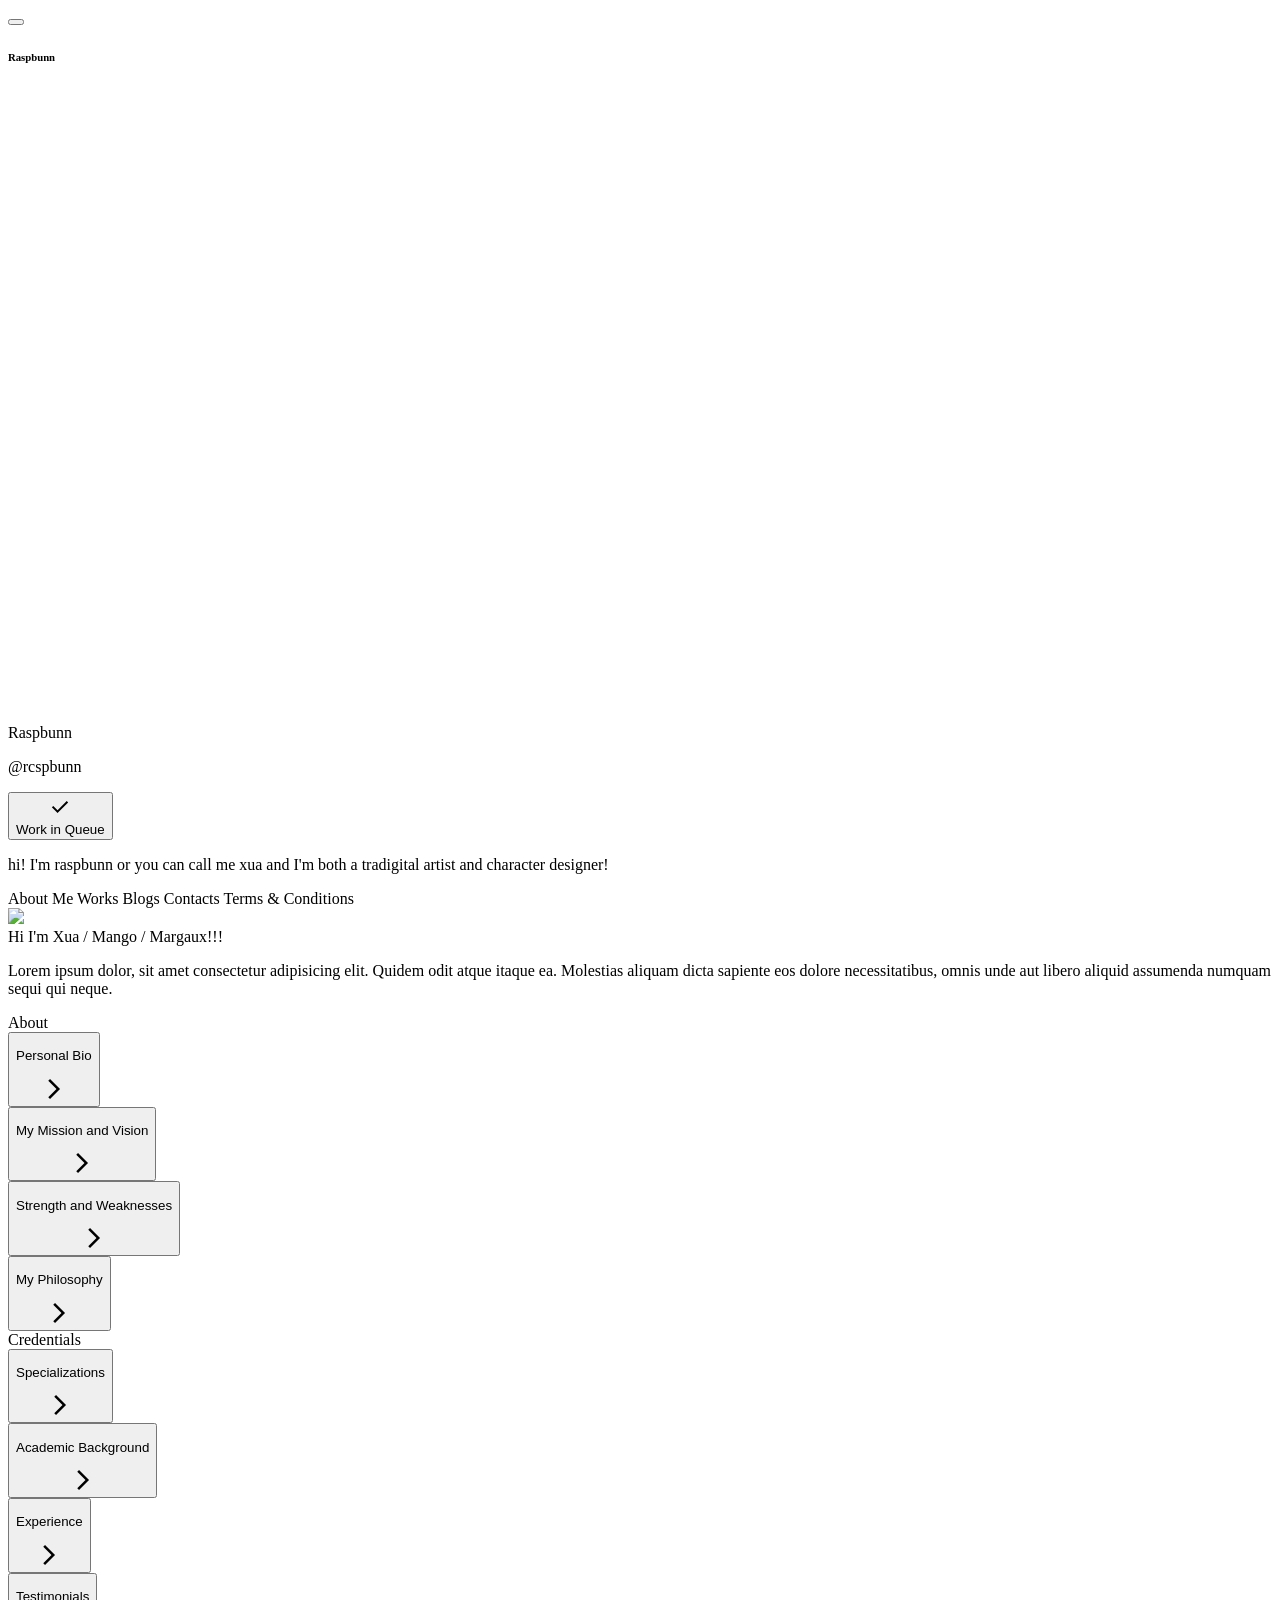
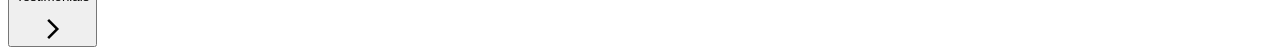
==== commit 485ce889: "Create index.html Update of naming" ====
--- a/index.html
+++ b/index.html
@@ -251,11 +251,9 @@
                     <img class="contentImg" src="image/titleCover.jpg">
                 </div>
                 <div class="textContent">
-                    <h class="nameBrand color">Hi I'm Rasp / Bunn Bunn / Xua !!! </h>
+                    <h class="nameBrand color">Hi I'm Xua / Mango / Margaux!!! </h>
                     <p>
-                        I've been a tradigital since 2015. I've enjoy a lot painting and commisioned
-                        a lot of furry and yaoi fans. I'm quite delighted when they love my artworks;
-                        my paintings are like my baby, all of them are my masterpiece
+                        Lorem ipsum dolor, sit amet consectetur adipisicing elit. Quidem odit atque itaque ea. Molestias aliquam dicta sapiente eos dolore necessitatibus, omnis unde aut libero aliquid assumenda numquam sequi qui neque.
 
                     </p>
                   
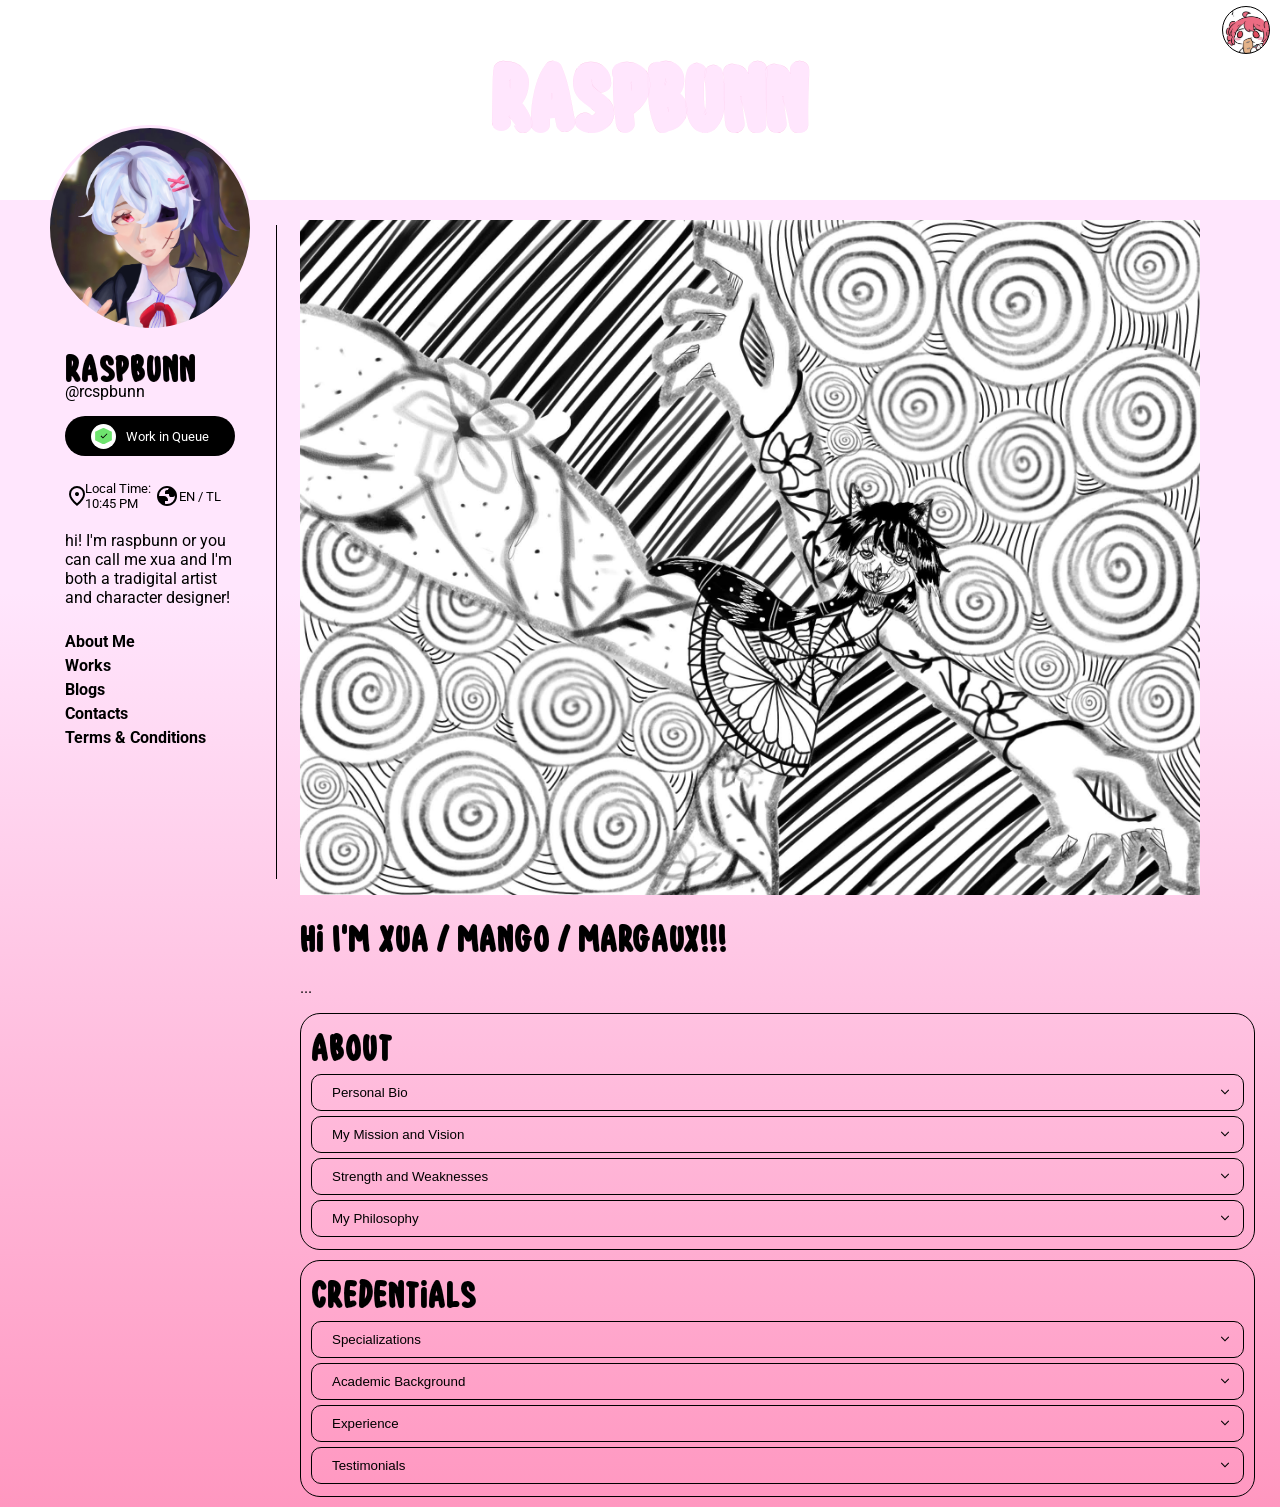
==== commit 89aa23c6: "Create index.html Update file" ====
--- a/index.html
+++ b/index.html
@@ -253,7 +253,7 @@
                 <div class="textContent">
                     <h class="nameBrand color">Hi I'm Xua / Mango / Margaux!!! </h>
                     <p>
-                        Lorem ipsum dolor, sit amet consectetur adipisicing elit. Quidem odit atque itaque ea. Molestias aliquam dicta sapiente eos dolore necessitatibus, omnis unde aut libero aliquid assumenda numquam sequi qui neque.
+                        ...
 
                     </p>
                   
--- a/Margaux_Website.css
+++ b/Margaux_Website.css
@@ -0,0 +1,517 @@
+:root{
+   
+    /*Nav Buttons*/
+    --myWorks-border-color:solid 1px rgb(0, 0, 0);
+    --myWorks-button: rgb(252, 252, 252);
+
+    --myWorks-button-hover-bg: rgb(249, 181, 219);
+    --myWorks-button-hover-textcolor:black;
+    --myWorks-button-active-bg:rgb(146, 73, 138);
+    --myWorks-button-active-textcolor: white;
+
+    --header-button-1: url("image/teto.jpg");
+    --header-button-1-hover:url("image/cat.jpg");
+    --header-button-1-active:url(image/likeCat.jpg);
+    --header-button-2: url("image/teto.jpg");
+    /*
+    --header-button-2-hover:;
+    --header-button-2-active:;*/
+
+    /*Sidebar*/
+    --profile:url('portfolio/1-large.jpg');
+    --rates-hover: rgb(249, 181, 219);
+    --rates-hover-color: white;
+
+    --rates-active: white; 
+    --rates-active-color: black;
+
+    --terms-hover:rgb(249, 181, 219);
+    --terms-hover-color:white;
+
+    --terms-active:white;
+    --terms-active-color:black;
+    
+    
+    --svg-button-hover: rgb(146, 73, 138);
+    --svg-button-active: white;
+
+    
+
+    /*Main Section*/
+    --logo-border:  solid 1px rgb(146, 73, 138);
+    --name-brand-font:Logo;
+    --name-brand-font-border: 0.1px rgb(249, 181, 219) ;
+    --name-brand-color:rgb(255, 230, 253);
+}
+@font-face {
+    font-family: Logo;
+    src: url("fonts/Cute\ Rabbit.ttf");
+}
+
+@font-face {
+    font-family: Head;
+    src: url("fonts/MilkyNice-Clean.ttf");
+}
+@font-face {
+    font-family: Roboto;
+    src: url("fonts/Roboto-VariableFont_wdth\,wght.ttf");
+}
+html{
+    min-width: 100%;
+    margin: 0px;
+    padding: 0px;
+}
+body{
+    min-width: 100vh;
+    margin: 0px;
+    padding: 0px;
+    
+}
+/*Background*/
+.background{
+    object-fit: cover;
+    top:0;
+    left: 0;
+    height: 100vh;
+    width: 100vw;
+    position: fixed;
+    z-index: -1;
+    
+}
+
+
+/*Navigation Bar*/
+.header{
+    display: flex;
+    justify-content: flex-end;
+    position: fixed;
+    top: 0;
+    right: 0;
+    
+    padding: 0.4rem 0rem 0.4rem 0rem;
+    z-index: 200;
+    margin: 0;
+}
+
+.navSection2{
+    display: flex;
+
+    width: auto;
+}
+
+
+.icons{
+    
+    display: flex;
+    justify-content: center;
+    align-items: center;
+    background-size:cover;
+    height: 3rem;
+    width: 3rem;
+    border: Solid 1px ;
+    border-radius: 50%;
+    cursor: pointer;
+    background-image:var(--header-button-1) ;
+    margin: 0px 10px 0px 0px;
+}
+
+.icons:hover{
+   
+   background-image: var(--header-button-1-hover);
+
+}
+.icons:active{
+    background-image: var(--header-button-1-active);
+  
+}
+
+.iconWrapper{
+    display: flex;
+    justify-content: center;
+    align-items: center;
+}
+.icons{
+    
+    display: flex;
+    justify-content: center;
+    align-items: center;
+    background-size:cover;
+    height: 3rem;
+    width: 3rem;
+    border: Solid 1px ;
+    border-radius: 50%;
+    cursor: pointer;
+    background-image:var(--header-button-1) ;
+    margin: 0px 10px 0px 0px;
+}
+
+.myWorksBtn{
+    font-family: Roboto; 
+    margin: 0px;
+    border-radius: 100px;
+    padding: 10px;
+    border: var(--myWorks-border-color);
+    background-color: var(--myWorks-button);
+    margin: 10px;
+
+    cursor: pointer;
+}
+
+.myWorksBtn:hover{
+    background-color: var(--myWorks-button-hover-bg);
+    color: var(--myWorks-button-hover-textcolor);
+}
+
+.myWorksBtn:active{
+    background-color: var(--myWorks-button-active-bg);
+    color: var(--myWorks-button-active-textcolor);
+}
+
+/*Main Section*/
+
+.logoWrap{
+    display: flex;
+    justify-content: center;
+    align-items: center;
+    
+}
+.logoContainer{
+    display: flex;
+    justify-content: center;
+    align-items: center;
+    padding: 10px;
+    margin: 10px;
+}
+
+.logo{
+    margin: 0;
+    padding: 0;
+    display: inline;
+    align-items: center;
+    height: 50px;
+    width: 50px;
+    border:var(--logo-border);
+    border-radius: 50%;
+    
+}
+
+.nameBrand{
+    display: inline;
+    align-items: center;
+    padding: 0rem 0rem 0rem 1rem;
+    font-family: var(--name-brand-font);
+    font-size: 40px;
+    -webkit-text-stroke:var(--name-brand-font-border);
+    color:var(--name-brand-color) ;
+}
+.sizeLogo{
+    font-size: 100px;
+}
+
+.raspberry{
+    rotate: 20deg;
+    padding: -5px;
+    height: 50px;
+}
+/*Divider*/
+.main{
+    display: grid;
+    grid-template-rows: 200px 1fr;
+    min-height: 100vh;
+    padding: 0px;
+    height:   auto;
+    margin: 0px 0px -20px 0px;
+
+   
+}
+.mainWrap{
+   display: grid;
+   grid-template-columns: 300px 1fr;
+   background-image: linear-gradient(to bottom, var(--name-brand-color) 30%,rgb(255, 151, 192));
+   position: relative;
+    height: auto;
+   
+}
+
+/*Left side*/
+
+
+.headTitleWrap{
+    display: grid;
+    justify-content: center;
+    grid-template-rows: 150px 1fr 1fr;
+    z-index: 2;
+    height: auto;
+    position: relative;
+    transition: all 1000ms ease-in-out;
+   
+    
+   
+}
+
+.verticalLine{
+    display: flex;
+    justify-content: end;
+    margin: 25px 0px 50px 274.5px;
+    position: absolute;
+    top: 0;
+    bottom: 0;
+    border-right: solid 1px black;
+    background-color: rgb(146, 73, 138, 0);
+ 
+    width: 1px;
+    box-shadow: 100;
+    
+}
+
+.profileDisplay{
+    display: flex;
+    justify-content: center;
+    
+}
+
+.profile{
+    display: flex;
+    justify-content: center;
+    margin: -50px;
+    border-radius: 50%;
+    height: 200px;
+    width: 200px;
+    border:solid 3px var(--name-brand-color);
+    transition: all 1000ms ease-in-out;
+    background-image: var(--profile) ;
+    object-fit: cover;
+    background-size: cover;
+}
+
+/*Second Section*/
+.secondWrap{
+    display: inline-block;
+    max-width: 170px;
+    padding: 20px 0px 0px 0px;
+    justify-content: center;
+    
+}
+
+.textJustify{
+    justify-content: center;
+}
+
+.color{
+    padding: 0px 0px 0px 0px;
+    color: black;
+   
+}
+.fontReg{
+    font-family: Roboto;
+    margin: 20px 0px 20px 0px;
+}
+
+.textName{
+    padding: 0px;
+    margin: -10px 0px 10px 0px;
+}
+
+.buttonGrid{
+    display: grid;
+    grid-template-columns: 100px 1fr;
+}
+.displayFlex{
+    display: flex;
+    justify-content: end;
+    padding: 0px;
+    margin: 0px;
+}
+
+.longButton{
+    border-radius: 400px;
+    border: none;
+    padding: 5px 10px 5px 10px;
+    margin: 5px 0px 5px 0px;
+    background-color: #54084C;
+    color: white;
+    cursor: pointer;
+    z-index: 40;
+}
+
+.shortButton{
+    border-radius: 50%;
+    border: none;
+    height: 40px;
+    width: 40px;
+
+    margin: 5px 0px 5px 0px;
+    background-color: #3E0A76;
+    color: white;
+    cursor: pointer;
+}
+
+.sizeBtn{
+    width: 120px;
+    height: 40px;
+}
+
+.workBtn{
+    display: flex;
+    justify-content: center;
+    align-items: center;
+    width: 100%;
+    height: 40px;
+    background-color: #000000;
+
+}
+.borderR{
+     border-right: solid 1.5px black;
+}
+
+#ratesBtn:hover{
+    background-color: var(--rates-hover);
+    color: var(--rates-hover-color);
+}
+#ratesBtn:active{
+    background-color: var(--rates-active);
+    color:var(--rates-active-color);
+}
+
+#termsBtn:hover{
+    background-color: var(--terms-hover);
+    color: var(--terms-hover-color);
+}
+#termsBtn:active{
+    background-color: var(--terms-active);
+    color:var(--terms-active-color);
+}
+
+
+/*3rd Section*/
+
+.channelsWrap{
+    display: flex;
+    flex-direction: column;
+}
+
+.blank{
+    padding: 5px 0px 0px 0px;
+    font-family: roboto;
+    font-weight: bold;
+    color: black;
+    text-decoration: none;
+    display: flex;
+    align-items: center;
+}
+
+.blank:hover {
+    color: var(--svg-button-hover) !important;
+}
+
+.blank:hover path,
+.blank:hover path {
+    fill: var(--svg-button-hover) !important;
+}
+
+.blank:active {
+    color: var(--svg-button-active) !important;
+}
+
+.blank:active path,
+.blank:active path {
+    fill: var(--svg-button-active) !important;
+}
+
+.svgIcon{
+    padding: 0px 20px 0px 0px;
+}
+
+
+/*Content Article */
+.contentWrap{
+    display: flex;
+    flex-direction: column;
+    height: auto;
+    
+}
+
+.contentContainer{
+    display:flex;
+    justify-content: start;
+    align-items: center;
+    padding: 20px 0px 20px 0px;
+    max-width: auto;
+    max-height: auto;
+
+}
+
+.contentImg{
+    margin:0px 20px 0px 0px;
+    min-width: 300px;
+    max-width: 900px;
+    object-fit: contain;
+    width: 100%;
+    height: auto ;
+
+
+}
+
+.textContent{
+   font-family: Roboto;
+   text-align: justify;
+   margin: 0px 25px 0px 0px;
+
+}
+
+.blockWrap{
+    display: grid;
+    grid-template-columns: 1fr;
+    border: solid 1px black;
+    border-radius: 20px;
+    padding: 10px 10px 10px 10px;
+    margin: 10px 0px 10px 0px;
+}
+
+.longButton2{
+    display: grid;
+    grid-template-columns: 1fr 10px;
+    width: 100%;
+    padding: 10px 20px 10px 20px;
+    margin: 2.5px 0px 2.5px 0px;
+    background-color: transparent;
+    border-radius: 10px;
+    border: solid 1px black;
+    font-family: 16px;
+    cursor: pointer;
+}
+.longButton2:hover{
+    background-color: rgb(167, 53, 153);
+    color:white;
+    transition: 1s ;
+
+}
+
+.longButton2:active{
+    background-color: rgb(255, 120, 183);
+    transition: 0s;
+}
+.buttonDisplay{
+    display: flex;
+    align-items: center;
+    margin: 0;
+    padding: 0;
+}
+.svgDisplay{
+    display: flex;
+    align-items: center;
+    justify-content: center;
+    rotate: 90deg;
+    height: 10px;
+    padding: 0px;
+    margin: 2.5px 0px 0px 0px;
+}
+
+.formatText{
+    font-family: Roboto;
+    text-align: justify;
+    font-size: 16px;
+}
+.sizeText{
+    font-size: 30px;
+}
--- a/margauxjs-css.css
+++ b/margauxjs-css.css
@@ -0,0 +1,599 @@
+:root{
+    --globe-color: black;
+    --globe-height: 15px;
+
+    --location-color: black;
+    --location-height: 15px;
+
+    --close-color: white;
+    --close-color-hover:pink;
+    --close-color-active:grey;
+
+    --boxTextWrap-color:grey;
+    --workText-color:white;
+
+    --new-box-bg:linear-gradient(to left,rgb(249, 181, 219), rgb(129, 103, 243));
+    --wait-box-bg:#004D1B;
+    --queue-box-bg:#47351F;
+    --wip-box-bg:#201F47;
+
+    --new-item-nothing-bg:linear-gradient(to right,rgb(249, 181, 219), rgb(129, 103, 243));
+    --wait-item-nothing-bg:#083217;
+    --queue-item-nothing-bg:#372917;
+    --wip-item-nothing-bg:#28274e;
+
+    --new-item-nothing-color:rgb(255, 255, 255);
+    --wait-item-nothing-color:#238144;
+    --queue-item-nothing-color:#63513b;
+    --wip-item-nothing-color:#696794;
+
+    --message-img: url('image/titleCover.jpg');
+}
+/*Pop Up*/
+.alertW{
+    display: flex;
+    top:50%;
+    left: 50%;
+    transform: translate(-50%, -50%);
+    position: fixed;
+    height: 100%;
+    width: 100%;
+    background-color: rgba(255, 144, 144, 0.5);
+    z-index: 50;
+   
+}
+.alertFront{
+    border-radius: 20px;
+    position: fixed;
+    top: 50%;
+    left: 50%;
+    transform: translate(-50%, -50%);
+    background-color: rgb(11, 11, 11);
+    
+    overflow: hidden;
+
+    width: clamp(600px, 90vw, 1200px); 
+    
+    z-index: 51;
+    transition: all 0.1s ease-in-out;
+}
+.alertGrid{
+    display: grid;
+    grid-template-rows: 25px 1fr;
+    padding: 10px;
+
+}
+
+.alertSection1{
+   display: flex;
+   justify-content: start;
+   align-items: center;
+   
+}
+.alertClose{
+    display: flex;
+    justify-content: start;
+    margin: 0px;
+    padding: 0pc;
+    border: none;
+    background-color: transparent;
+    cursor: pointer;
+}
+
+.alertClose svg{
+   fill: var(--close-color) !important;
+}
+.alertClose svg:hover{
+   fill: var(--close-color-hover)!important;
+}
+.alertClose svg:active{
+   fill: var(--close-color-active) !important;
+}
+
+/*Section 2*/
+
+.alertSection2Wrap{
+    display: grid;
+    grid-template-columns: 50px 1fr;
+    padding: 10px;
+ 
+}
+.alertProfileWrap{
+    display: flex;
+    justify-content: center;
+    align-items: center;
+    padding: 0px;
+    margin: 0px;
+}
+.alertProfile{
+  
+    border-radius: 50%;
+    background-image: var(--profile);
+    object-fit: cover;
+    background-size: cover;
+    height: 40px;
+    width: 40px;
+    
+}
+.raspTextWrap{
+    display: flex;
+    flex-direction: column; 
+    justify-content: center;
+    font-family: Roboto;
+    overflow: hidden;
+  
+    
+}
+.raspTextWrap, .alertProfileWrap{
+      margin: 0px 0px 0px 0px;
+}
+
+.rasp{
+    color: var(--workText-color);
+    font-size: 20px;
+}
+.atRasp{
+    color: var(--workText-color);
+    font-size: 10px;
+    margin: -5px 0px 0px 0px;
+}
+
+.workWrap{
+    font-family: Roboto;
+    
+}
+.workWrap h1, .workWrap p, .workWrap h2,  .messageTextFront, .messageTextSubtext{
+   
+    margin: 15px;
+}
+
+.workWrap h1, .messageTextFront{
+    font-family: Roboto;
+    color: var(--workText-color);
+}
+
+.workWrap h2{
+    font-size: 20px;
+    /*color: var(--myWorks-button-hover-bg);*/
+    color: white;
+    padding: 0px 10px 0px 5px;
+    width: 96%;
+    margin: 0px;
+    
+}
+.workWrap p,  .messageTextSubtext{
+    display: flex;
+    align-items: center;
+    color: var(--boxTextWrap-color);
+    margin: -15px 15px 0px 15px;
+    padding: -15px 15px 0px 15px;
+    
+}
+
+/*
+.workWrap h2:nth-child(5), .workWrap h2:nth-child(9){
+    color: var(--myWorks-button-active-bg);
+}
+ 
+
+
+.workWrap input{
+    width: 50%;
+    margin: 0px 15px 0px 15px;
+    border-radius: 10px;
+
+    padding-top: 10px;
+    padding-left: 10px;
+    padding-bottom: 10px;
+
+    box-sizing: border-box; 
+    background-color: var(--workText-color);
+    color: var(--boxTextWrap-color);
+}
+
+ 
+.workWrap input:nth-child(10){
+    width: 96%;
+    border-radius: 10px;
+
+    box-sizing: border-box; 
+    color: var(--workText-color);
+
+    padding-top: 10px;
+    padding-left: 10px;
+    padding-bottom: 75px;
+    margin-bottom: 20px;
+}
+
+.workWrap input::placeholder{
+   
+    color: var(--boxTextWrap-color);
+}
+
+*/
+
+/*Pop up Message me*/
+
+.alertSection2Container{
+    display: grid;
+    grid-template-columns: minmax(250px, 1fr) 1fr;
+      align-items: stretch; 
+     overflow: hidden; 
+     width: 100%;
+     height: 100%;
+    
+}
+
+.emailSectionWrap{
+    
+    background-color: white;
+    width: 100%;
+    height: 100%;
+    border-radius: 0px 20px 20px 20px;
+    margin: 55px 15px 35px 0px;
+}
+
+
+.emailContainer{ 
+    display: flex;
+    justify-content: center;
+    align-items: center;
+    font-size: 20px;
+    margin: 0px 15px 35px 0px;
+    width: 100%;
+    max-height: 450px;
+    
+    
+    
+}
+
+.emailSectionWrap input{
+    width: 94%;
+    border:none;
+    border-bottom: solid 1px black;
+    margin: 10px 0px 10px 0px;
+}
+.emailSectionWrap h2{
+    padding: 0px;
+    margin: 0px;
+    color: black;
+}
+.emailSectionWrap input:active{
+    border:none;
+    border-bottom: solid 1px black;
+}
+.emailInsideContainer{
+    margin: 30px 5px 30px 20px;
+    padding: 10px;
+}
+
+.emailInsideContainer input:nth-child(8) {
+    border: solid 1px black;
+    padding: 10px 10px 75px 10px;
+}
+
+.submitDisplay{
+    display: flex;
+    justify-content: end;
+    align-items: center;
+    margin: 10px 10px 0px 0px;
+}
+
+.submitDesign{
+    border:none;
+    border-radius: 10px;
+    background: var(--myWorks-button-active-bg);
+    padding: 15px;
+    cursor: pointer;
+    color: var(--workText-color);
+}
+.submitDesign:hover{
+    background: var(--myWorks-button-hover-bg);
+    color: var(--myWorks-button-hover-textcolor);
+}
+
+.submitDesign:active{
+    background: var(--myWorks-button-hover-textcolor);
+    color: var(--workText-color);
+}
+.messageImg{
+    display: block;
+    background-image: var(--message-img);
+    object-fit: scale-down;
+    object-position: center;
+    background-size: 100%;
+    background-repeat: no-repeat;
+    width: 100%;
+    height: 98%;
+    
+    
+    
+}
+
+.messageImgWrapper{
+    display: flex;
+    justify-content: center;
+    align-items: center;
+    width: calc( 100% - 40px);
+    height: clamp(calc(75% - 105px), 65% , 1000px);
+    
+    margin: 15px 0px 15px 15px;
+
+    overflow: hidden;
+    position: relative;
+}
+
+.workWrap svg{
+    display: flex;
+    align-items: center;
+    fill: var(--workText-color) !important;
+}
+
+/*This Section is for Pop Up Work Queue*/
+
+.boxTextWrap{
+    border: solid 1px var(--boxTextWrap-color);
+    border-radius: 0px 10px 10px 10px;
+    color: var(--boxTextWrap-color) ;
+    margin: 15px;
+    padding: 10px;
+    justify-content: center;
+}
+
+.category{
+    display: flex;
+    height: 100%;
+    align-items: center;
+}
+.category p{
+    font-family: Roboto;
+    color: var(--workText-color);
+    padding: 10px;
+    margin: 25px;
+}
+.category p:first-child{
+    background-color: rgb(129, 103, 243);
+    padding: 10px;
+    border-radius: 10px;
+    margin: 15px;
+}
+.categoryBoxWrap{
+    font-family: Roboto;
+    display: grid;
+    grid-template-columns: repeat(auto-fit, minmax(200px, 1fr));
+
+    justify-content: space-evenly;
+    gap: 15px;
+    margin: 0px 15px 0px 15px;
+    padding: 0px;
+}
+
+.category p{
+    margin: 10px;
+}
+
+.box{
+    display: flex;
+    justify-content: start;
+    align-items: center;
+    border: solid 1px black;
+    border-radius: 10px;
+    padding: 5px 10px 5px 10px;
+  
+    margin: 0px 0px 0px 0px;
+}
+
+.boxItem{
+    border-radius: 10px;
+    margin: 10px 0px 10px 0px;
+    padding: 20px;
+    background-color: grey;
+}
+
+.newBox{
+    color: white;
+    background:var(--new-box-bg);
+}
+
+.waitBox{
+    color: white;
+    background-color: var(--wait-box-bg);
+}
+.queueBox{
+    color: white;
+    background-color: var(--queue-box-bg);
+}
+
+.wipBox{
+    color: white;
+    background-color: var(--wip-box-bg);
+}
+
+.itemN{
+    color: var(--new-item-nothing-color);
+    background: var(--new-item-nothing-bg);
+}
+
+.outerBoxItem{
+    border: solid 1px black;
+    color: white;
+    margin: 10px 0px 10px 0px;
+    border-radius: 10px;
+    padding: 1.5px 10px 1.5px 10px;
+    
+}
+
+.newColor{
+    background: var(--new-box-bg);
+}
+
+.waitColor{
+    
+    background-color: var(--wait-item-nothing-color) !important;
+}
+
+.itemW{
+    color: var(--wait-item-nothing-color);
+    background-color: var(--wait-item-nothing-bg) !important;
+}
+
+.queueColor{
+    background-color: var(--queue-item-nothing-color) !important;
+}
+.itemQ{
+    color: var(--queue-item-nothing-color);
+    background-color: var(--queue-item-nothing-bg);
+}
+.wipColor{
+    background-color: var(--wip-item-nothing-color);
+}
+.itemWI{
+    color: var(--wip-item-nothing-color);
+    background-color: var(--wip-item-nothing-bg);
+}
+/*.wipBox{
+    margin-right: 0px !important;
+} --media query
+*/
+.margin {
+    margin: 10px;
+}
+
+/*Content Buttons*/
+
+.addBio, .addMission, .addStrength, .addPhilosophy, .addSpecializations, .addAcademic, .addExperience, .addTestimonials{
+    margin: -15px 0px 0px 0px;
+    padding: 0px 10px; 
+   
+    max-height: 0;
+    opacity: 0;
+    overflow: hidden;
+    
+
+    transition: max-height 0.4s ease-out, opacity 0.3s ease-out, padding 0.4s ease-out, border-color 0.4s;
+}
+
+.addInfo{
+    margin: -15px 0px 10px 0px;
+    padding: 20px 10px 10px 10px;
+    border-bottom: solid 1px black;
+    border-left: solid 1px black;
+    border-right: solid 1px black;
+    border-radius: 0px 0px 10px 10px;
+    
+    opacity: 1;
+
+    max-height: none;
+    
+}
+
+.openBtn{
+    border-radius: 10px 10px 0px 0px;
+    background-color: rgb(167, 53, 153);
+    color: white;
+}
+.openBtn:hover{
+    background-color: rgb(255, 120, 183);
+    transition: 0.5s;
+}
+
+.openBtn:active{
+    background-color: white;
+    color: black;
+    transition: 0.1s;
+}
+
+/* Mission*/
+
+.addMission{
+    display: grid;
+    grid-template-columns: 1fr 1fr;
+    position: relative;
+    overflow: hidden;
+    max-height: 100%;
+    opacity: 1;
+
+
+   
+}
+
+.mission{
+    border-right: solid 1px black;
+    padding-right: 20px;
+    margin: 10px;
+}
+
+.vision{
+    margin: 10px;
+}
+
+.testimonials{
+    display: flex;
+    justify-content: center;
+}
+
+.subtext{
+    margin: -20px;
+}
+
+.feedback{
+    background-color: rgb(46, 44, 44);
+    border-radius: 20px 20px 0px 0px;
+    margin: 30px 0px 0px 0px;
+    padding: 10px;
+    border: solid 1px black;
+    display: flex;
+
+    align-items: center;
+}
+.feedbackBorder{
+    display: inline-block;
+    justify-content: start;
+    background-color: rgb(255, 255, 255);
+    width: 100%;
+     border-radius: 20px 20px 0px 0px;
+     margin : -10px -10px -10px 0px;
+     padding: 0px 20px 0px 20px;
+     border-left: solid 1px black;
+     text-align: justify;
+}
+
+.personalityVideo{
+    width: 100%;
+    max-width: auto; /* Adjust this number to match the actual size of your graphic */
+    height: auto;
+    display: block;
+}
+
+/*sidebar*/
+
+.sidebar {
+    position: sticky;   
+    top: calc(100vh - 90%); 
+   
+    align-self: center; 
+    height: auto;
+}
+
+.localTime{ 
+    display: grid;
+    grid-template-columns: 1fr 1fr;
+    font-family: Roboto;
+    font-size: 12.5px;
+    padding: 20px 0px 0px 0px;
+    margin: 0px 0px 0px 0px;
+}
+
+.localTextWrap{
+    display: grid;
+    grid-template-columns: 20px 1fr;
+    align-items: center;
+}
+.localText{
+    width: 70px;
+}
+.localFormat{
+display: flex;
+align-items: center;
+width: 100px;
+}
--- a/sidebar.css
+++ b/sidebar.css
@@ -0,0 +1,53 @@
+:root{
+    --link-color:black;
+    --workSymbolWork-bg:white;
+    --workSymbol-bg:rgb(110, 228, 110);
+}
+
+.workSymbolWrapper{
+    display: flex;
+    justify-content: center;
+    align-items: center;
+    height: 25px;
+    width: 25px;
+    border-radius: 50%;
+    background-color: var(--workSymbolWork-bg);
+    margin: 0px 10px 0px 0px;
+}
+
+.workSymbol{
+    display: flex;
+    align-items: center;
+    justify-content: end;
+    background-color: var(--workSymbol-bg);
+    margin: 10PX;
+    padding: 7.5px;
+    width: 1.75px;
+    height: 1.75px;
+    clip-path: polygon(
+     50% 0%,    /*  Top Point            */
+    100% 25%,  /* Right-Top Corner     */
+    100% 75%,  /*  Right-Bottom Corner  */
+    50% 100%,  /*  Bottom Point         */
+    0% 75%,    /* Left-Bottom Corner   */
+    0% 25%    
+        
+    );
+}
+.check{
+    display: flex;
+    justify-content: center;
+    align-items: center;
+    width: 10px;
+    height: 10px;
+    margin: 0px -4.5px 0px 90px !important;
+}
+
+
+
+.linkStyle{
+    text-align: center;
+    text-decoration: none;
+    color: var(--link-color);
+    cursor: pointer;
+}
